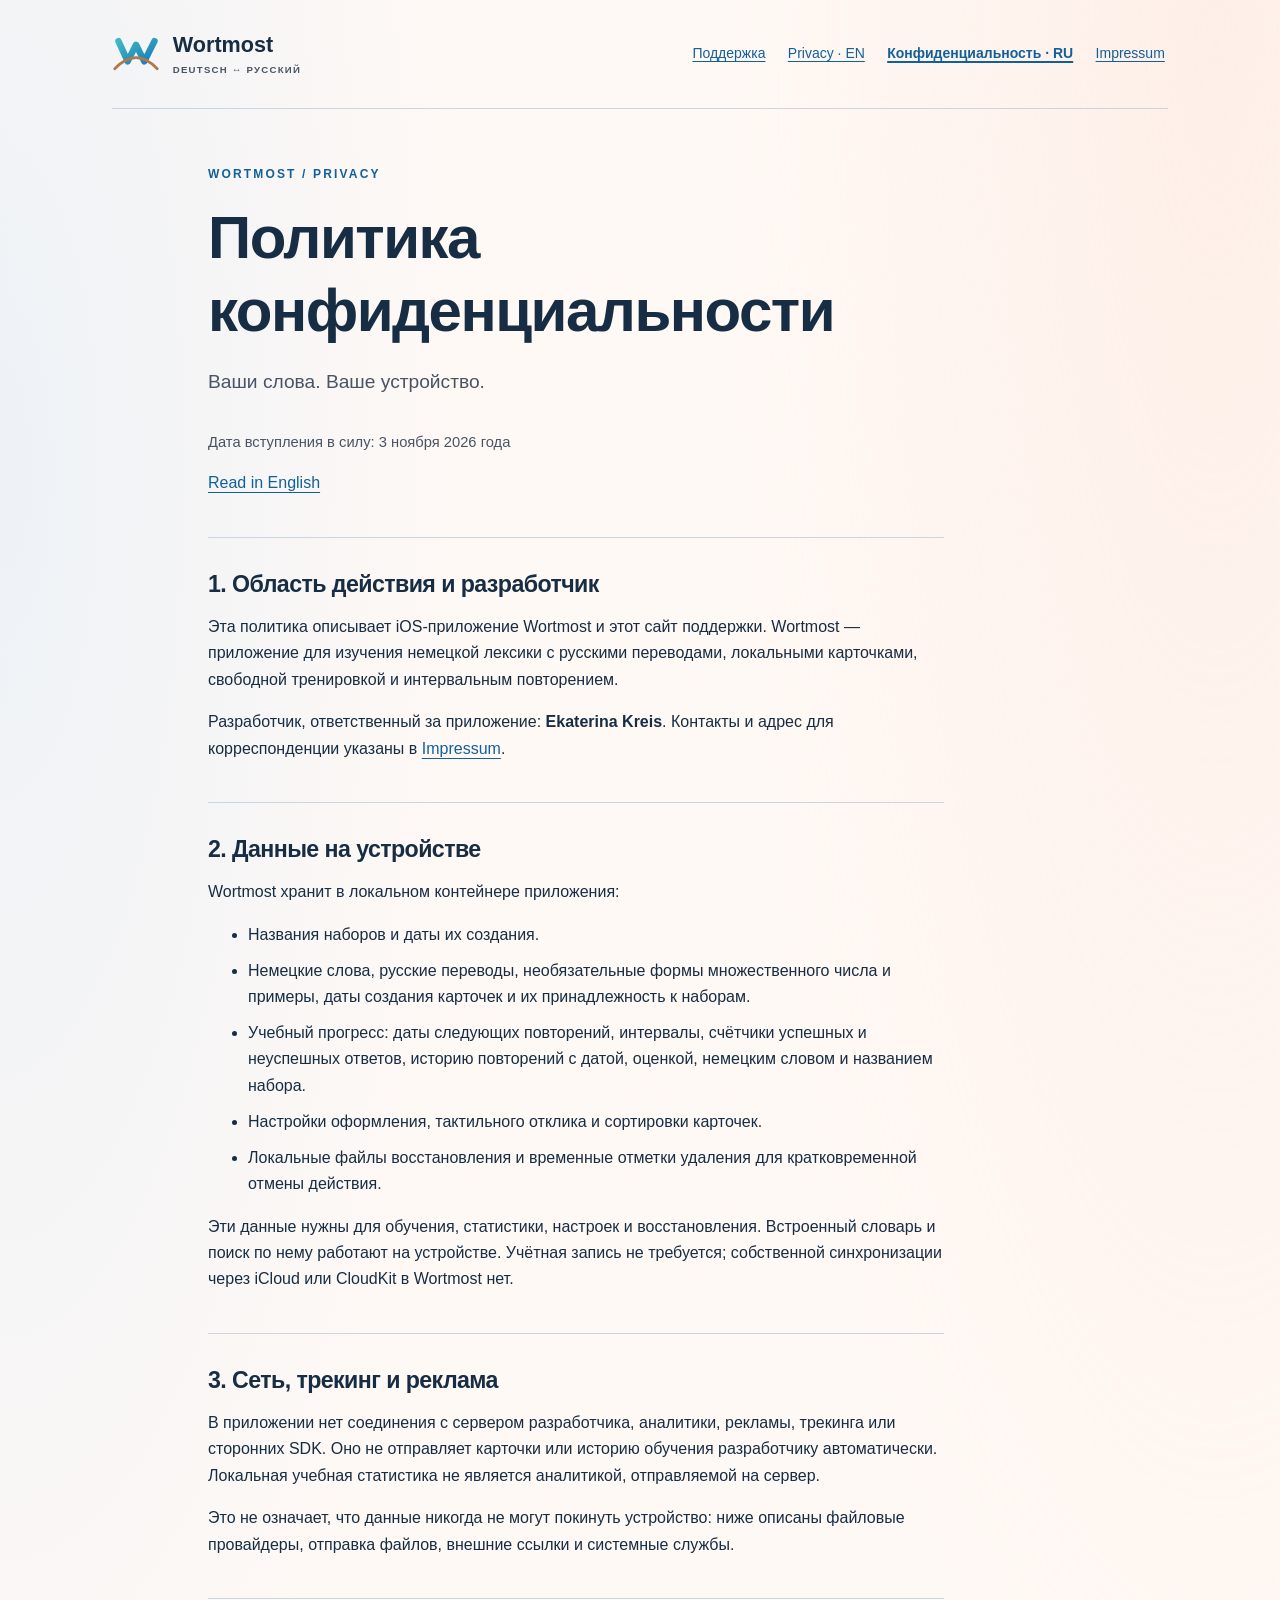
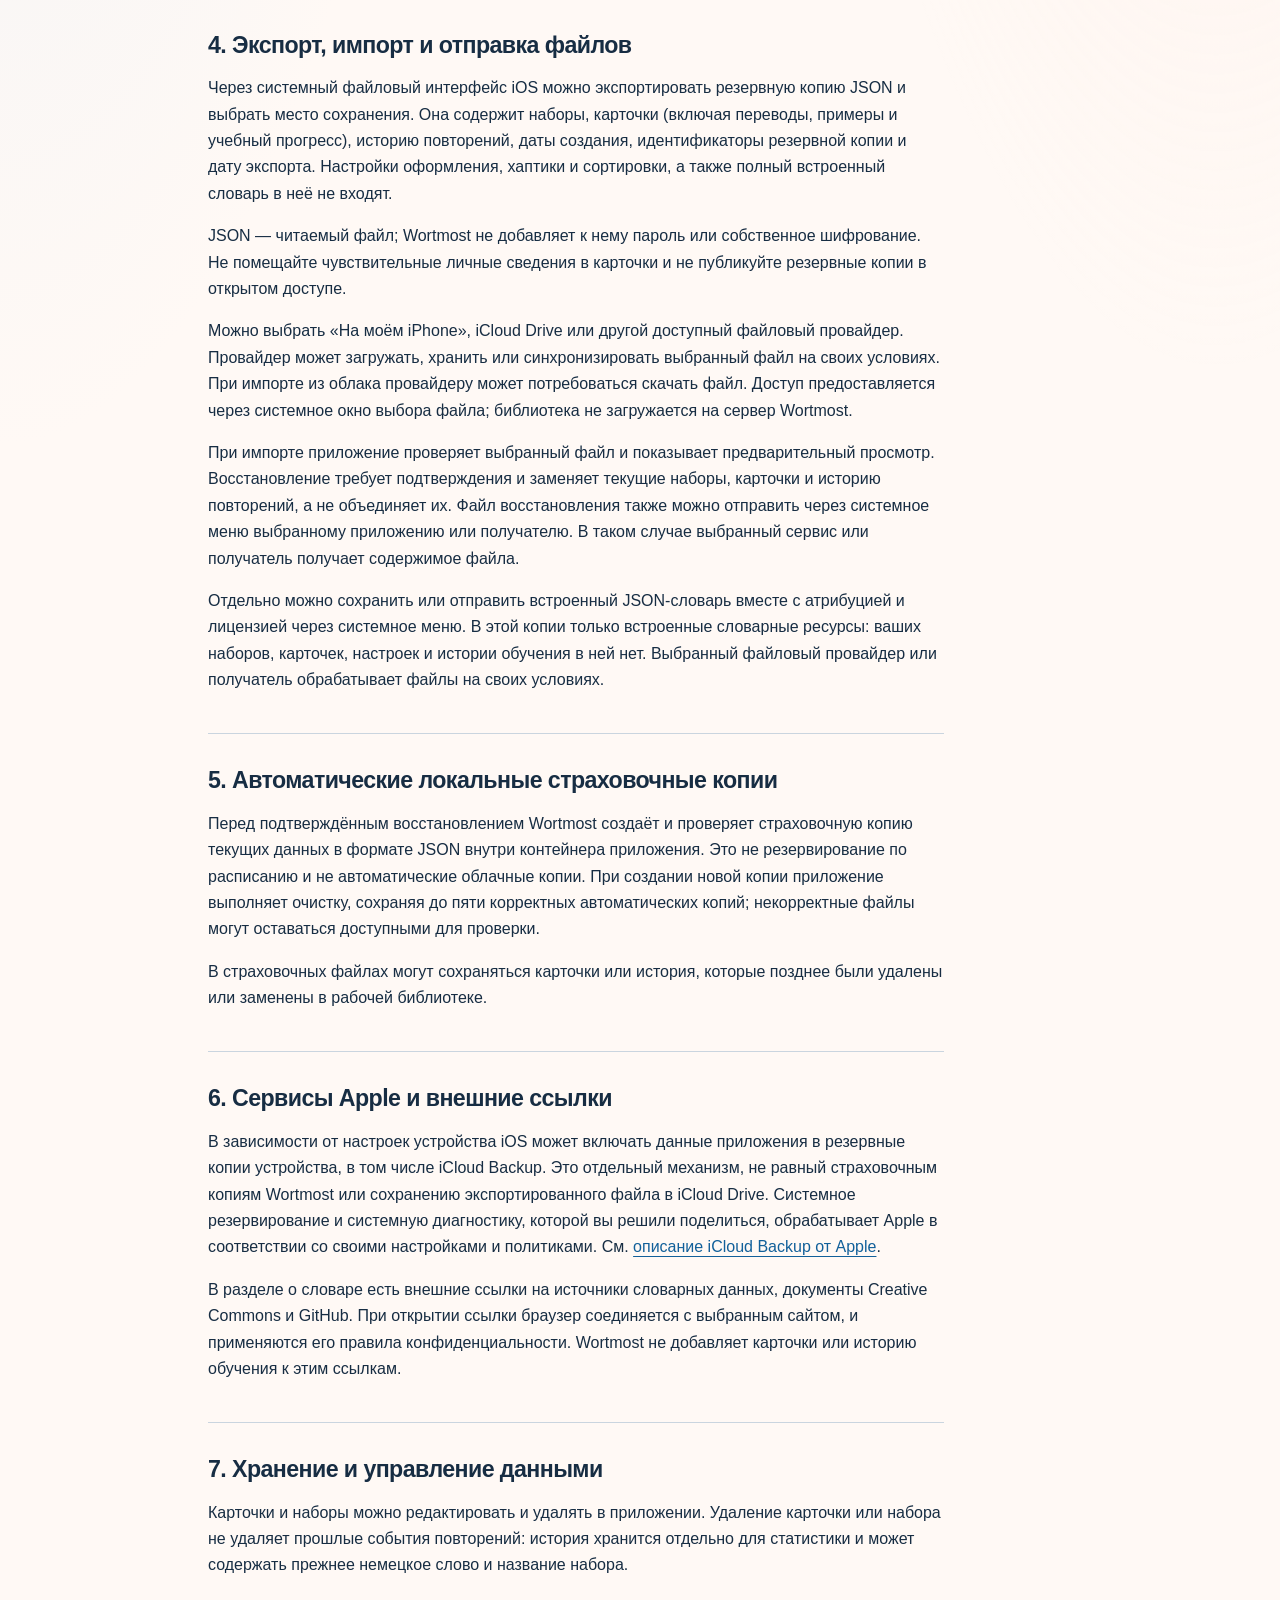
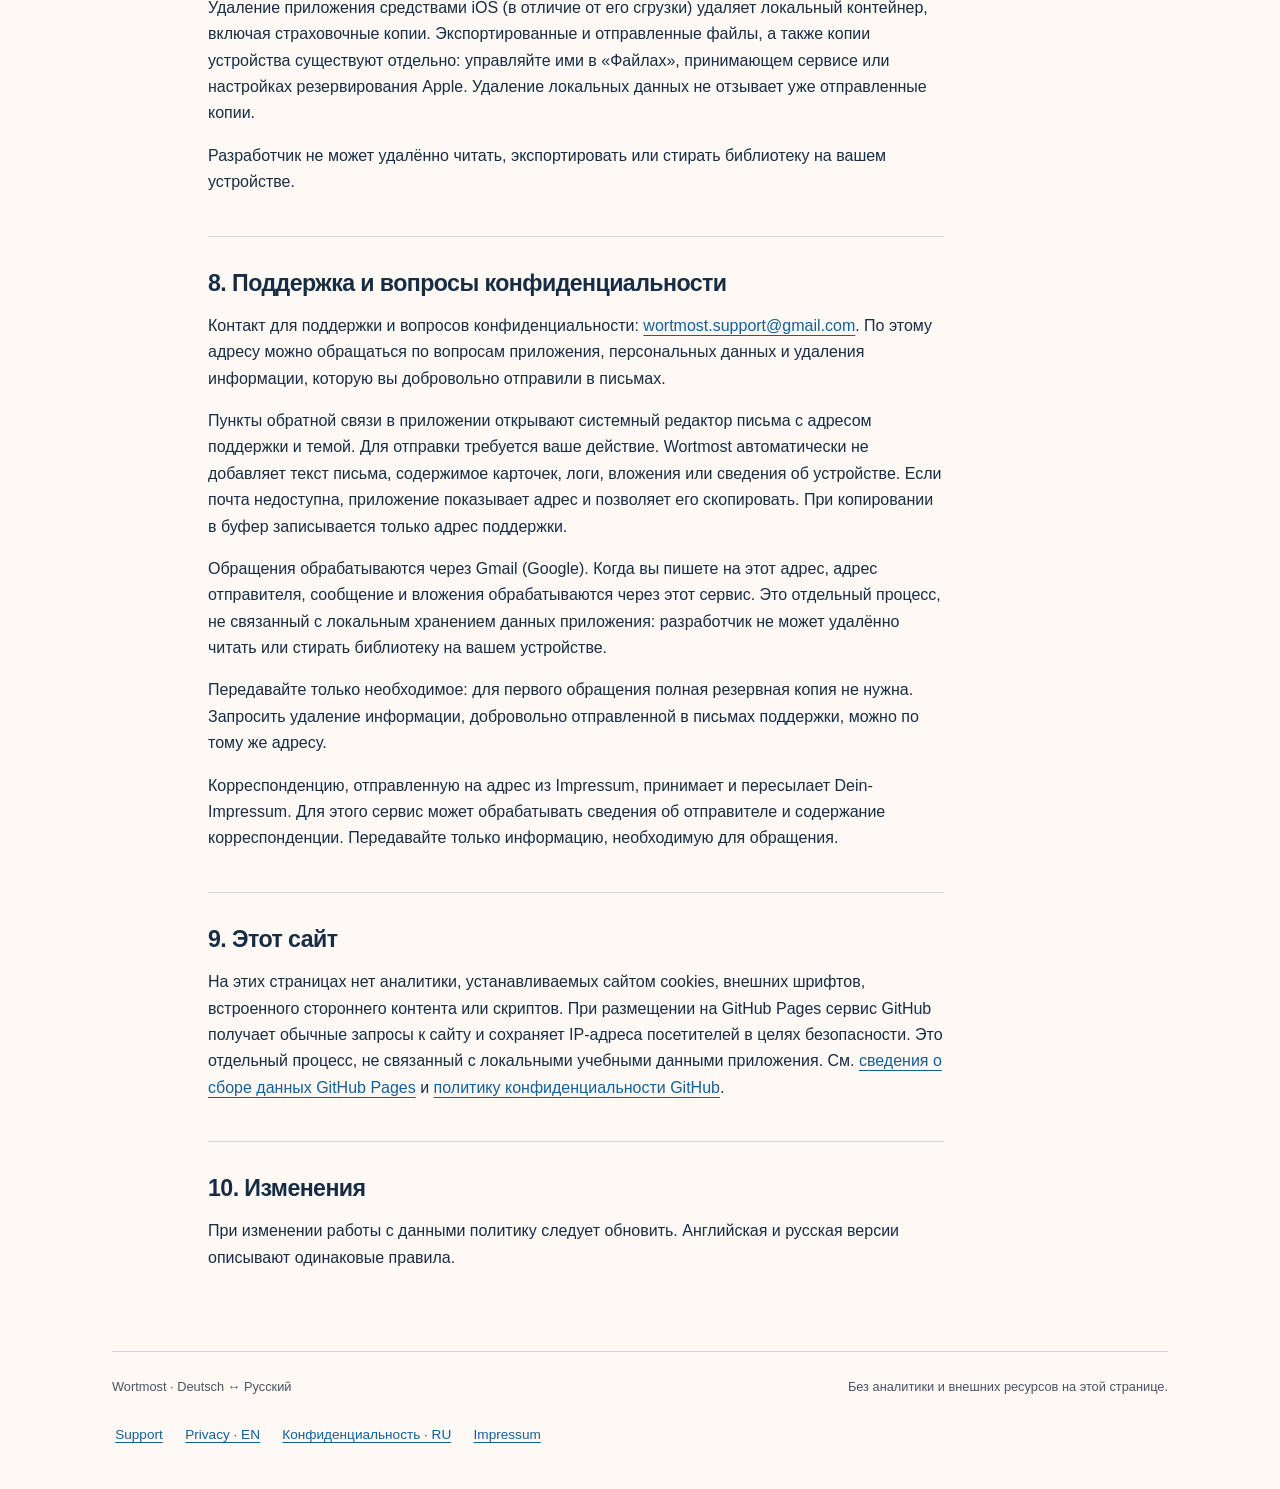
==== privacy-ru.html @ 7a5e417b "Publish Wortmost support, privacy policies and Impressum" ====
<!doctype html>
<html lang="ru"><head><meta charset="utf-8"><meta name="viewport" content="width=device-width, initial-scale=1"><meta name="color-scheme" content="light dark"><meta name="description" content="Как Wortmost хранит учебные данные, работает с резервными копиями и отправкой файлов."><title>Политика конфиденциальности — Wortmost</title><link rel="stylesheet" href="styles.css"></head>
<body class="policy-page"><a class="skip" href="#main">К содержимому</a><header class="site-header"><a class="brand" href="index.html" aria-label="Wortmost — поддержка"><svg class="mark" viewBox="0 0 52 42" aria-hidden="true" focusable="false"><defs><linearGradient id="w" x2="1" y2="1"><stop stop-color="#40b8c2"/><stop offset="1" stop-color="#197bb8"/></linearGradient></defs><path d="M7 7 17 29 26 11 35 29 46 7" fill="none" stroke="url(#w)" stroke-width="7" stroke-linecap="round" stroke-linejoin="round"/><path d="M3 37 Q26 13 49 37" fill="none" stroke="#ad784e" stroke-width="3" stroke-linecap="round"/></svg><span>Wortmost<small>DEUTSCH ↔ РУССКИЙ</small></span></a><nav aria-label="Навигация"><a href="index.html">Поддержка</a><a href="privacy.html">Privacy · EN</a><a href="privacy-ru.html" aria-current="page">Конфиденциальность · RU</a><a href="impressum.html" lang="de">Impressum</a></nav></header>
<main id="main"><div class="eyebrow">WORTMOST / PRIVACY</div><h1>Политика конфиденциальности</h1><p class="lead">Ваши слова. Ваше устройство.</p><p class="meta">Дата вступления в силу: <time datetime="2026-11-03">3 ноября 2026 года</time></p><p><a href="privacy.html" lang="en">Read in English</a></p><div class="policy"><section id="scope"><h2>1. Область действия и разработчик</h2><p>Эта политика описывает iOS-приложение Wortmost и этот сайт поддержки. Wortmost — приложение для изучения немецкой лексики с русскими переводами, локальными карточками, свободной тренировкой и интервальным повторением.</p><p>Разработчик, ответственный за приложение: <strong>Ekaterina Kreis</strong>. Контакты и адрес для корреспонденции указаны в <a href="impressum.html" lang="de">Impressum</a>.</p></section><section id="local"><h2>2. Данные на устройстве</h2><p>Wortmost хранит в локальном контейнере приложения:</p><ul><li>Названия наборов и даты их создания.</li><li>Немецкие слова, русские переводы, необязательные формы множественного числа и примеры, даты создания карточек и их принадлежность к наборам.</li><li>Учебный прогресс: даты следующих повторений, интервалы, счётчики успешных и неуспешных ответов, историю повторений с датой, оценкой, немецким словом и названием набора.</li><li>Настройки оформления, тактильного отклика и сортировки карточек.</li><li>Локальные файлы восстановления и временные отметки удаления для кратковременной отмены действия.</li></ul><p>Эти данные нужны для обучения, статистики, настроек и восстановления. Встроенный словарь и поиск по нему работают на устройстве. Учётная запись не требуется; собственной синхронизации через iCloud или CloudKit в Wortmost нет.</p></section><section id="collection"><h2>3. Сеть, трекинг и реклама</h2><p>В приложении нет соединения с сервером разработчика, аналитики, рекламы, трекинга или сторонних SDK. Оно не отправляет карточки или историю обучения разработчику автоматически. Локальная учебная статистика не является аналитикой, отправляемой на сервер.</p><p>Это не означает, что данные никогда не могут покинуть устройство: ниже описаны файловые провайдеры, отправка файлов, внешние ссылки и системные службы.</p></section><section id="files"><h2>4. Экспорт, импорт и отправка файлов</h2><p>Через системный файловый интерфейс iOS можно экспортировать резервную копию JSON и выбрать место сохранения. Она содержит наборы, карточки (включая переводы, примеры и учебный прогресс), историю повторений, даты создания, идентификаторы резервной копии и дату экспорта. Настройки оформления, хаптики и сортировки, а также полный встроенный словарь в неё не входят.</p><p>JSON — читаемый файл; Wortmost не добавляет к нему пароль или собственное шифрование. Не помещайте чувствительные личные сведения в карточки и не публикуйте резервные копии в открытом доступе.</p><p>Можно выбрать «На моём iPhone», iCloud Drive или другой доступный файловый провайдер. Провайдер может загружать, хранить или синхронизировать выбранный файл на своих условиях. При импорте из облака провайдеру может потребоваться скачать файл. Доступ предоставляется через системное окно выбора файла; библиотека не загружается на сервер Wortmost.</p><p>При импорте приложение проверяет выбранный файл и показывает предварительный просмотр. Восстановление требует подтверждения и заменяет текущие наборы, карточки и историю повторений, а не объединяет их. Файл восстановления также можно отправить через системное меню выбранному приложению или получателю. В таком случае выбранный сервис или получатель получает содержимое файла.</p><p>Отдельно можно сохранить или отправить встроенный JSON-словарь вместе с атрибуцией и лицензией через системное меню. В этой копии только встроенные словарные ресурсы: ваших наборов, карточек, настроек и истории обучения в ней нет. Выбранный файловый провайдер или получатель обрабатывает файлы на своих условиях.</p></section><section id="recovery"><h2>5. Автоматические локальные страховочные копии</h2><p>Перед подтверждённым восстановлением Wortmost создаёт и проверяет страховочную копию текущих данных в формате JSON внутри контейнера приложения. Это не резервирование по расписанию и не автоматические облачные копии. При создании новой копии приложение выполняет очистку, сохраняя до пяти корректных автоматических копий; некорректные файлы могут оставаться доступными для проверки.</p><p>В страховочных файлах могут сохраняться карточки или история, которые позднее были удалены или заменены в рабочей библиотеке.</p></section><section id="system"><h2>6. Сервисы Apple и внешние ссылки</h2><p>В зависимости от настроек устройства iOS может включать данные приложения в резервные копии устройства, в том числе iCloud Backup. Это отдельный механизм, не равный страховочным копиям Wortmost или сохранению экспортированного файла в iCloud Drive. Системное резервирование и системную диагностику, которой вы решили поделиться, обрабатывает Apple в соответствии со своими настройками и политиками. См. <a href="https://support.apple.com/en-us/108770" rel="noreferrer">описание iCloud Backup от Apple</a>.</p><p>В разделе о словаре есть внешние ссылки на источники словарных данных, документы Creative Commons и GitHub. При открытии ссылки браузер соединяется с выбранным сайтом, и применяются его правила конфиденциальности. Wortmost не добавляет карточки или историю обучения к этим ссылкам.</p></section><section id="retention"><h2>7. Хранение и управление данными</h2><p>Карточки и наборы можно редактировать и удалять в приложении. Удаление карточки или набора не удаляет прошлые события повторений: история хранится отдельно для статистики и может содержать прежнее немецкое слово и название набора.</p><p>Удаление приложения средствами iOS (в отличие от его сгрузки) удаляет локальный контейнер, включая страховочные копии. Экспортированные и отправленные файлы, а также копии устройства существуют отдельно: управляйте ими в «Файлах», принимающем сервисе или настройках резервирования Apple. Удаление локальных данных не отзывает уже отправленные копии.</p><p>Разработчик не может удалённо читать, экспортировать или стирать библиотеку на вашем устройстве.</p></section><section id="support"><h2>8. Поддержка и вопросы конфиденциальности</h2><p>Контакт для поддержки и вопросов конфиденциальности: <a href="mailto:wortmost.support@gmail.com">wortmost.support@gmail.com</a>. По этому адресу можно обращаться по вопросам приложения, персональных данных и удаления информации, которую вы добровольно отправили в письмах.</p><p>Пункты обратной связи в приложении открывают системный редактор письма с адресом поддержки и темой. Для отправки требуется ваше действие. Wortmost автоматически не добавляет текст письма, содержимое карточек, логи, вложения или сведения об устройстве. Если почта недоступна, приложение показывает адрес и позволяет его скопировать. При копировании в буфер записывается только адрес поддержки.</p><p>Обращения обрабатываются через Gmail (Google). Когда вы пишете на этот адрес, адрес отправителя, сообщение и вложения обрабатываются через этот сервис. Это отдельный процесс, не связанный с локальным хранением данных приложения: разработчик не может удалённо читать или стирать библиотеку на вашем устройстве.</p><p>Передавайте только необходимое: для первого обращения полная резервная копия не нужна. Запросить удаление информации, добровольно отправленной в письмах поддержки, можно по тому же адресу.</p><p>Корреспонденцию, отправленную на адрес из Impressum, принимает и пересылает Dein-Impressum. Для этого сервис может обрабатывать сведения об отправителе и содержание корреспонденции. Передавайте только информацию, необходимую для обращения.</p></section><section id="website"><h2>9. Этот сайт</h2><p>На этих страницах нет аналитики, устанавливаемых сайтом cookies, внешних шрифтов, встроенного стороннего контента или скриптов. При размещении на GitHub Pages сервис GitHub получает обычные запросы к сайту и сохраняет IP-адреса посетителей в целях безопасности. Это отдельный процесс, не связанный с локальными учебными данными приложения. См. <a href="https://docs.github.com/en/pages/getting-started-with-github-pages/what-is-github-pages#data-collection" rel="noreferrer">сведения о сборе данных GitHub Pages</a> и <a href="https://docs.github.com/en/site-policy/privacy-policies/github-general-privacy-statement" rel="noreferrer">политику конфиденциальности GitHub</a>.</p></section><section id="changes"><h2>10. Изменения</h2><p>При изменении работы с данными политику следует обновить. Английская и русская версии описывают одинаковые правила.</p></section></div></main><footer><span>Wortmost · Deutsch ↔ Русский</span><span>Без аналитики и внешних ресурсов на этой странице.</span><nav aria-label="Footer"><a href="index.html">Support</a><a href="privacy.html">Privacy · EN</a><a href="privacy-ru.html">Конфиденциальность · RU</a><a href="impressum.html" lang="de">Impressum</a></nav></footer></body></html>
---- styles.css ----
:root{color-scheme:light dark;--bg:#fff9f5;--ink:#172d43;--muted:#485464;--link:#12609a;--line:#cad5df;--panel:#fffdfb;--blue:#e5f4ff;--mint:#e2f6f1;--notice:#fff0d7;--notice-ink:#67451a;--focus:#12609a;--shadow:0 12px 38px #172d430b}*{box-sizing:border-box}html{font-family:-apple-system,BlinkMacSystemFont,"Segoe UI",sans-serif;line-height:1.65;-webkit-text-size-adjust:100%;background:var(--bg);color:var(--ink)}body{margin:0;background:radial-gradient(ellipse at 95% 0%,#fbe0d466,transparent 32rem),radial-gradient(ellipse at 0% 10%,#d3e7f966,transparent 30rem);overflow-wrap:anywhere}a{color:var(--link);text-underline-offset:.22em}a:hover{text-decoration-thickness:2px}a:focus-visible{outline:3px solid var(--focus);outline-offset:5px;border-radius:6px}.skip{position:absolute;left:1rem;top:-10rem;z-index:2;padding:1rem;background:var(--panel)}.skip:focus{top:1rem}.site-header,main,footer{width:min(100% - 3rem,66rem);margin-inline:auto}.site-header{display:flex;align-items:center;justify-content:space-between;gap:1.5rem;padding:2rem 0;border-bottom:1px solid var(--line)}.brand{display:flex;align-items:center;gap:.8rem;text-decoration:none;color:var(--ink);font-size:1.35rem;font-weight:750;line-height:1.25}.mark{width:3rem;height:2.5rem;flex:none}.brand small{display:block;font-size:.6rem;letter-spacing:.13em;font-weight:600;color:var(--muted);margin-top:.3rem}nav{display:flex;gap:.3rem 1rem;flex-wrap:wrap}nav a{display:flex;align-items:center;min-height:44px;padding:.4rem .2rem;font-size:.875rem}nav a[aria-current]{font-weight:700;text-decoration-thickness:2px}main{padding:3.5rem 0 4rem;max-width:54rem}.eyebrow{font-size:.75rem;letter-spacing:.18em;font-weight:750;color:var(--link);margin-bottom:1rem}h1,h2,dt{line-height:1.22;letter-spacing:-.025em}h1{font-size:clamp(2.15rem,5.6vw,3.75rem);margin:0 0 1.2rem;font-weight:750}h2{font-size:1.45rem;margin:0 0 1rem}.lead{font-size:1.2rem;color:var(--muted);max-width:40rem;margin:0 0 2rem}.meta{font-size:.92rem;color:var(--muted)}p{margin:0 0 1rem}li{margin-bottom:.6rem}section{margin-top:2.5rem}.policy section{padding-top:2rem;border-top:1px solid var(--line)}.policy{max-width:46rem}.draft,.draft-note{background:var(--notice);color:var(--notice-ink);padding:1rem 1.15rem;border:1px solid currentColor;border-radius:14px;font-size:.9rem}.draft{margin-bottom:1.5rem}.placeholder{color:var(--notice-ink);background:var(--notice);padding:.1em .25em;box-decoration-break:clone;-webkit-box-decoration-break:clone}.cards{display:grid;grid-template-columns:repeat(2,minmax(0,1fr));gap:1.2rem;margin:2.5rem 0 3rem}.card{border:1px solid var(--line);border-radius:24px;padding:1.7rem;text-decoration:none;color:var(--ink);box-shadow:var(--shadow);display:flex;flex-direction:column}.blue{background:linear-gradient(145deg,var(--panel),var(--blue))}.mint{background:linear-gradient(145deg,var(--panel),var(--mint))}.card .tag{font-size:.7rem;letter-spacing:.14em;color:var(--muted);font-weight:700;margin-bottom:1.4rem}.card h2{font-size:1.55rem}.card p{color:var(--muted);flex:1}.card>span:last-child{font-weight:650;color:var(--link);margin-top:.5rem}.card:hover{border-color:var(--link)}dt{font-weight:700;margin:1.6rem 0 .6rem}dd{margin:0;color:var(--muted)}footer{border-top:1px solid var(--line);padding:1.5rem 0 2rem;display:flex;justify-content:space-between;gap:1rem;flex-wrap:wrap;color:var(--muted);font-size:.8rem}@media(max-width:700px){.site-header{align-items:flex-start;flex-direction:column;padding-top:1.2rem;gap:.8rem}nav{gap:.2rem .9rem}.site-header,main,footer{width:calc(100% - 2rem)}main{padding-top:2.2rem}.cards{grid-template-columns:1fr}.card{padding:1.4rem}h2{font-size:1.3rem}.lead{font-size:1.1rem}footer{flex-direction:column}}@media(prefers-color-scheme:dark){:root{--bg:#101f30;--ink:#f4f7fb;--muted:#c5d4e7;--link:#9bd9ff;--line:#52647b;--panel:#192c40;--blue:#233f5a;--mint:#214f4b;--notice:#493b2c;--notice-ink:#ffe1b0;--focus:#9bd9ff;--shadow:0 12px 38px #00000018}body{background:radial-gradient(ellipse at 95% 0%,#493b3f55,transparent 32rem),radial-gradient(ellipse at 0% 10%,#233f5a66,transparent 30rem)}}@media print{html{color-scheme:light}body{background:none}.site-header nav,.skip,footer{display:none}main{width:100%;max-width:none}.policy{max-width:none}section{break-inside:avoid}a{color:inherit}.draft,.placeholder,.draft-note{border:1px solid #777;background:none;color:inherit}}


@media(max-width:700px){.policy-page h1{font-size:clamp(1.75rem,7vw,2.15rem)}}

.imprint-panel{background:linear-gradient(145deg,var(--panel),var(--blue));border:1px solid var(--line);border-radius:24px;padding:clamp(1.25rem,4vw,2rem);box-shadow:var(--shadow)}address{font-style:normal;margin-bottom:2rem}footer nav{flex-basis:100%;gap:.25rem 1rem}footer nav a{font-size:.85rem}
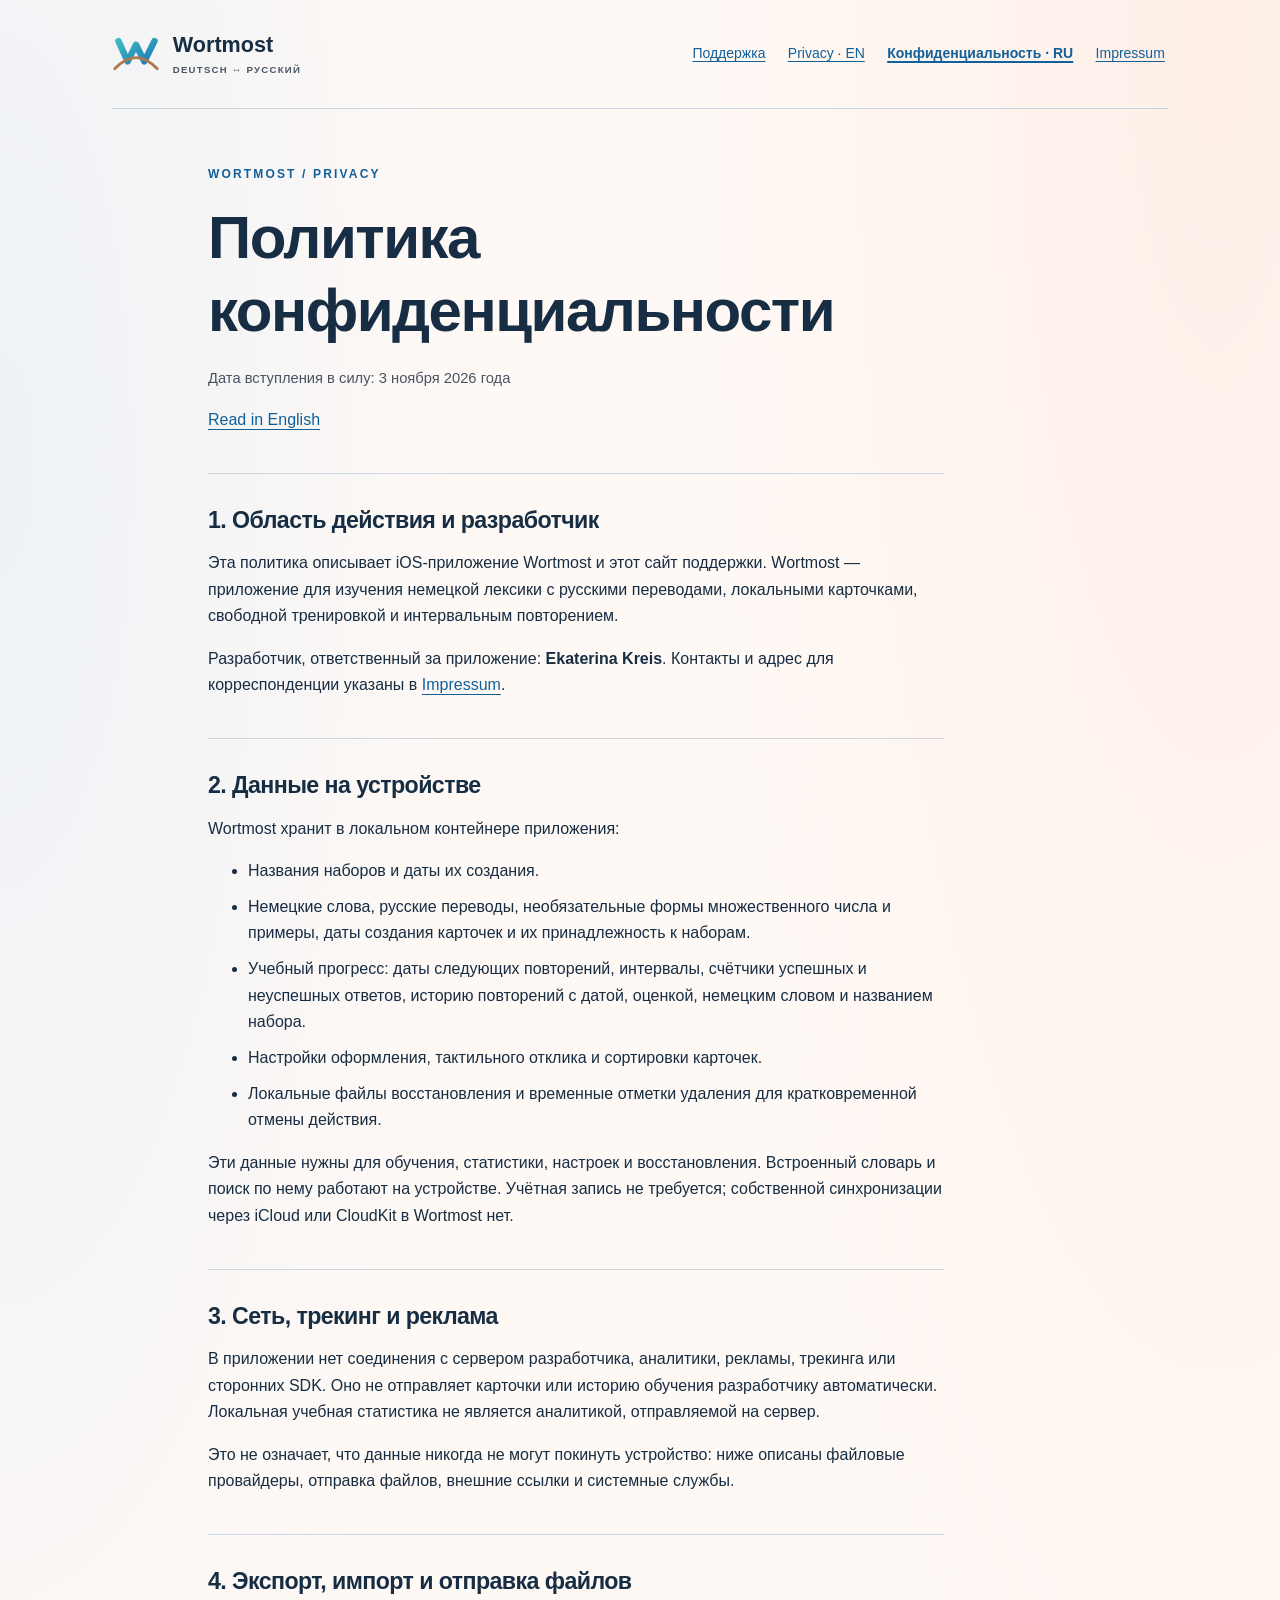
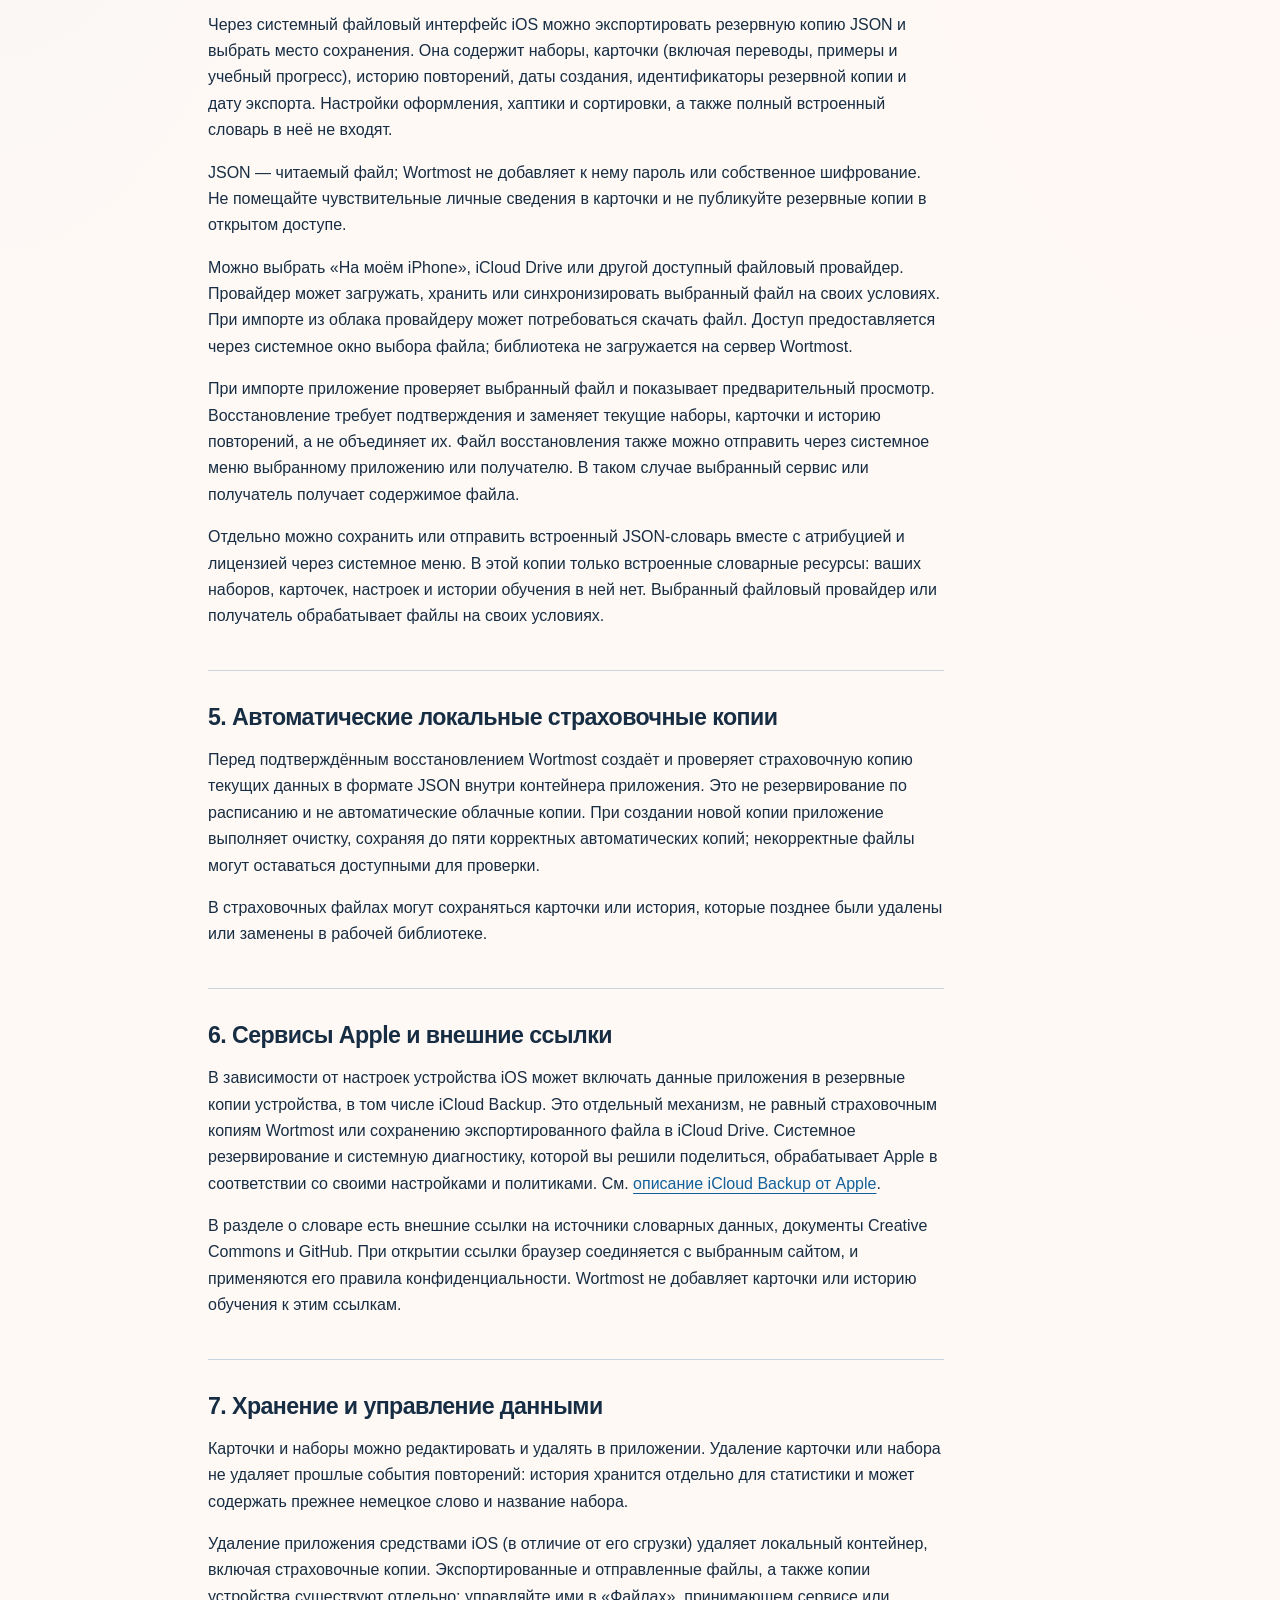
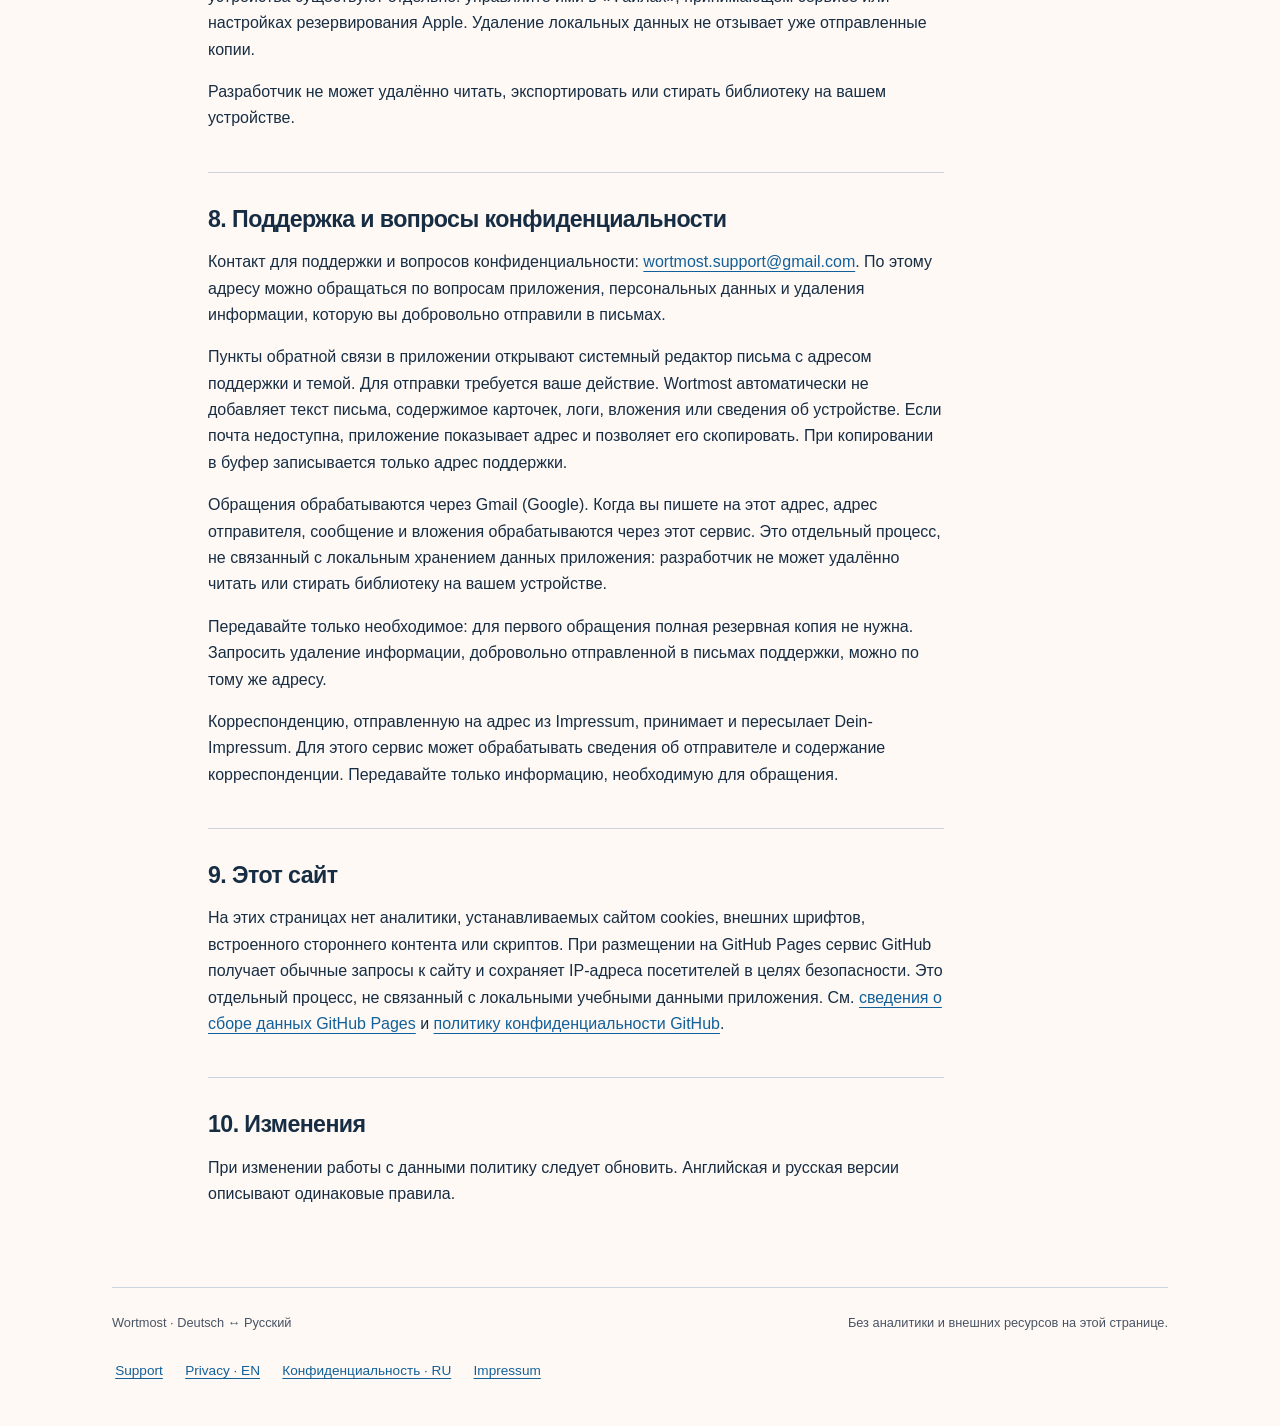
==== commit 63769dc8: "Remove promotional tagline from Russian privacy page" ====
--- a/privacy-ru.html
+++ b/privacy-ru.html
@@ -1,4 +1,4 @@
 <!doctype html>
 <html lang="ru"><head><meta charset="utf-8"><meta name="viewport" content="width=device-width, initial-scale=1"><meta name="color-scheme" content="light dark"><meta name="description" content="Как Wortmost хранит учебные данные, работает с резервными копиями и отправкой файлов."><title>Политика конфиденциальности — Wortmost</title><link rel="stylesheet" href="styles.css"></head>
 <body class="policy-page"><a class="skip" href="#main">К содержимому</a><header class="site-header"><a class="brand" href="index.html" aria-label="Wortmost — поддержка"><svg class="mark" viewBox="0 0 52 42" aria-hidden="true" focusable="false"><defs><linearGradient id="w" x2="1" y2="1"><stop stop-color="#40b8c2"/><stop offset="1" stop-color="#197bb8"/></linearGradient></defs><path d="M7 7 17 29 26 11 35 29 46 7" fill="none" stroke="url(#w)" stroke-width="7" stroke-linecap="round" stroke-linejoin="round"/><path d="M3 37 Q26 13 49 37" fill="none" stroke="#ad784e" stroke-width="3" stroke-linecap="round"/></svg><span>Wortmost<small>DEUTSCH ↔ РУССКИЙ</small></span></a><nav aria-label="Навигация"><a href="index.html">Поддержка</a><a href="privacy.html">Privacy · EN</a><a href="privacy-ru.html" aria-current="page">Конфиденциальность · RU</a><a href="impressum.html" lang="de">Impressum</a></nav></header>
-<main id="main"><div class="eyebrow">WORTMOST / PRIVACY</div><h1>Политика конфиденциальности</h1><p class="lead">Ваши слова. Ваше устройство.</p><p class="meta">Дата вступления в силу: <time datetime="2026-11-03">3 ноября 2026 года</time></p><p><a href="privacy.html" lang="en">Read in English</a></p><div class="policy"><section id="scope"><h2>1. Область действия и разработчик</h2><p>Эта политика описывает iOS-приложение Wortmost и этот сайт поддержки. Wortmost — приложение для изучения немецкой лексики с русскими переводами, локальными карточками, свободной тренировкой и интервальным повторением.</p><p>Разработчик, ответственный за приложение: <strong>Ekaterina Kreis</strong>. Контакты и адрес для корреспонденции указаны в <a href="impressum.html" lang="de">Impressum</a>.</p></section><section id="local"><h2>2. Данные на устройстве</h2><p>Wortmost хранит в локальном контейнере приложения:</p><ul><li>Названия наборов и даты их создания.</li><li>Немецкие слова, русские переводы, необязательные формы множественного числа и примеры, даты создания карточек и их принадлежность к наборам.</li><li>Учебный прогресс: даты следующих повторений, интервалы, счётчики успешных и неуспешных ответов, историю повторений с датой, оценкой, немецким словом и названием набора.</li><li>Настройки оформления, тактильного отклика и сортировки карточек.</li><li>Локальные файлы восстановления и временные отметки удаления для кратковременной отмены действия.</li></ul><p>Эти данные нужны для обучения, статистики, настроек и восстановления. Встроенный словарь и поиск по нему работают на устройстве. Учётная запись не требуется; собственной синхронизации через iCloud или CloudKit в Wortmost нет.</p></section><section id="collection"><h2>3. Сеть, трекинг и реклама</h2><p>В приложении нет соединения с сервером разработчика, аналитики, рекламы, трекинга или сторонних SDK. Оно не отправляет карточки или историю обучения разработчику автоматически. Локальная учебная статистика не является аналитикой, отправляемой на сервер.</p><p>Это не означает, что данные никогда не могут покинуть устройство: ниже описаны файловые провайдеры, отправка файлов, внешние ссылки и системные службы.</p></section><section id="files"><h2>4. Экспорт, импорт и отправка файлов</h2><p>Через системный файловый интерфейс iOS можно экспортировать резервную копию JSON и выбрать место сохранения. Она содержит наборы, карточки (включая переводы, примеры и учебный прогресс), историю повторений, даты создания, идентификаторы резервной копии и дату экспорта. Настройки оформления, хаптики и сортировки, а также полный встроенный словарь в неё не входят.</p><p>JSON — читаемый файл; Wortmost не добавляет к нему пароль или собственное шифрование. Не помещайте чувствительные личные сведения в карточки и не публикуйте резервные копии в открытом доступе.</p><p>Можно выбрать «На моём iPhone», iCloud Drive или другой доступный файловый провайдер. Провайдер может загружать, хранить или синхронизировать выбранный файл на своих условиях. При импорте из облака провайдеру может потребоваться скачать файл. Доступ предоставляется через системное окно выбора файла; библиотека не загружается на сервер Wortmost.</p><p>При импорте приложение проверяет выбранный файл и показывает предварительный просмотр. Восстановление требует подтверждения и заменяет текущие наборы, карточки и историю повторений, а не объединяет их. Файл восстановления также можно отправить через системное меню выбранному приложению или получателю. В таком случае выбранный сервис или получатель получает содержимое файла.</p><p>Отдельно можно сохранить или отправить встроенный JSON-словарь вместе с атрибуцией и лицензией через системное меню. В этой копии только встроенные словарные ресурсы: ваших наборов, карточек, настроек и истории обучения в ней нет. Выбранный файловый провайдер или получатель обрабатывает файлы на своих условиях.</p></section><section id="recovery"><h2>5. Автоматические локальные страховочные копии</h2><p>Перед подтверждённым восстановлением Wortmost создаёт и проверяет страховочную копию текущих данных в формате JSON внутри контейнера приложения. Это не резервирование по расписанию и не автоматические облачные копии. При создании новой копии приложение выполняет очистку, сохраняя до пяти корректных автоматических копий; некорректные файлы могут оставаться доступными для проверки.</p><p>В страховочных файлах могут сохраняться карточки или история, которые позднее были удалены или заменены в рабочей библиотеке.</p></section><section id="system"><h2>6. Сервисы Apple и внешние ссылки</h2><p>В зависимости от настроек устройства iOS может включать данные приложения в резервные копии устройства, в том числе iCloud Backup. Это отдельный механизм, не равный страховочным копиям Wortmost или сохранению экспортированного файла в iCloud Drive. Системное резервирование и системную диагностику, которой вы решили поделиться, обрабатывает Apple в соответствии со своими настройками и политиками. См. <a href="https://support.apple.com/en-us/108770" rel="noreferrer">описание iCloud Backup от Apple</a>.</p><p>В разделе о словаре есть внешние ссылки на источники словарных данных, документы Creative Commons и GitHub. При открытии ссылки браузер соединяется с выбранным сайтом, и применяются его правила конфиденциальности. Wortmost не добавляет карточки или историю обучения к этим ссылкам.</p></section><section id="retention"><h2>7. Хранение и управление данными</h2><p>Карточки и наборы можно редактировать и удалять в приложении. Удаление карточки или набора не удаляет прошлые события повторений: история хранится отдельно для статистики и может содержать прежнее немецкое слово и название набора.</p><p>Удаление приложения средствами iOS (в отличие от его сгрузки) удаляет локальный контейнер, включая страховочные копии. Экспортированные и отправленные файлы, а также копии устройства существуют отдельно: управляйте ими в «Файлах», принимающем сервисе или настройках резервирования Apple. Удаление локальных данных не отзывает уже отправленные копии.</p><p>Разработчик не может удалённо читать, экспортировать или стирать библиотеку на вашем устройстве.</p></section><section id="support"><h2>8. Поддержка и вопросы конфиденциальности</h2><p>Контакт для поддержки и вопросов конфиденциальности: <a href="mailto:wortmost.support@gmail.com">wortmost.support@gmail.com</a>. По этому адресу можно обращаться по вопросам приложения, персональных данных и удаления информации, которую вы добровольно отправили в письмах.</p><p>Пункты обратной связи в приложении открывают системный редактор письма с адресом поддержки и темой. Для отправки требуется ваше действие. Wortmost автоматически не добавляет текст письма, содержимое карточек, логи, вложения или сведения об устройстве. Если почта недоступна, приложение показывает адрес и позволяет его скопировать. При копировании в буфер записывается только адрес поддержки.</p><p>Обращения обрабатываются через Gmail (Google). Когда вы пишете на этот адрес, адрес отправителя, сообщение и вложения обрабатываются через этот сервис. Это отдельный процесс, не связанный с локальным хранением данных приложения: разработчик не может удалённо читать или стирать библиотеку на вашем устройстве.</p><p>Передавайте только необходимое: для первого обращения полная резервная копия не нужна. Запросить удаление информации, добровольно отправленной в письмах поддержки, можно по тому же адресу.</p><p>Корреспонденцию, отправленную на адрес из Impressum, принимает и пересылает Dein-Impressum. Для этого сервис может обрабатывать сведения об отправителе и содержание корреспонденции. Передавайте только информацию, необходимую для обращения.</p></section><section id="website"><h2>9. Этот сайт</h2><p>На этих страницах нет аналитики, устанавливаемых сайтом cookies, внешних шрифтов, встроенного стороннего контента или скриптов. При размещении на GitHub Pages сервис GitHub получает обычные запросы к сайту и сохраняет IP-адреса посетителей в целях безопасности. Это отдельный процесс, не связанный с локальными учебными данными приложения. См. <a href="https://docs.github.com/en/pages/getting-started-with-github-pages/what-is-github-pages#data-collection" rel="noreferrer">сведения о сборе данных GitHub Pages</a> и <a href="https://docs.github.com/en/site-policy/privacy-policies/github-general-privacy-statement" rel="noreferrer">политику конфиденциальности GitHub</a>.</p></section><section id="changes"><h2>10. Изменения</h2><p>При изменении работы с данными политику следует обновить. Английская и русская версии описывают одинаковые правила.</p></section></div></main><footer><span>Wortmost · Deutsch ↔ Русский</span><span>Без аналитики и внешних ресурсов на этой странице.</span><nav aria-label="Footer"><a href="index.html">Support</a><a href="privacy.html">Privacy · EN</a><a href="privacy-ru.html">Конфиденциальность · RU</a><a href="impressum.html" lang="de">Impressum</a></nav></footer></body></html>+<main id="main"><div class="eyebrow">WORTMOST / PRIVACY</div><h1>Политика конфиденциальности</h1><p class="meta">Дата вступления в силу: <time datetime="2026-11-03">3 ноября 2026 года</time></p><p><a href="privacy.html" lang="en">Read in English</a></p><div class="policy"><section id="scope"><h2>1. Область действия и разработчик</h2><p>Эта политика описывает iOS-приложение Wortmost и этот сайт поддержки. Wortmost — приложение для изучения немецкой лексики с русскими переводами, локальными карточками, свободной тренировкой и интервальным повторением.</p><p>Разработчик, ответственный за приложение: <strong>Ekaterina Kreis</strong>. Контакты и адрес для корреспонденции указаны в <a href="impressum.html" lang="de">Impressum</a>.</p></section><section id="local"><h2>2. Данные на устройстве</h2><p>Wortmost хранит в локальном контейнере приложения:</p><ul><li>Названия наборов и даты их создания.</li><li>Немецкие слова, русские переводы, необязательные формы множественного числа и примеры, даты создания карточек и их принадлежность к наборам.</li><li>Учебный прогресс: даты следующих повторений, интервалы, счётчики успешных и неуспешных ответов, историю повторений с датой, оценкой, немецким словом и названием набора.</li><li>Настройки оформления, тактильного отклика и сортировки карточек.</li><li>Локальные файлы восстановления и временные отметки удаления для кратковременной отмены действия.</li></ul><p>Эти данные нужны для обучения, статистики, настроек и восстановления. Встроенный словарь и поиск по нему работают на устройстве. Учётная запись не требуется; собственной синхронизации через iCloud или CloudKit в Wortmost нет.</p></section><section id="collection"><h2>3. Сеть, трекинг и реклама</h2><p>В приложении нет соединения с сервером разработчика, аналитики, рекламы, трекинга или сторонних SDK. Оно не отправляет карточки или историю обучения разработчику автоматически. Локальная учебная статистика не является аналитикой, отправляемой на сервер.</p><p>Это не означает, что данные никогда не могут покинуть устройство: ниже описаны файловые провайдеры, отправка файлов, внешние ссылки и системные службы.</p></section><section id="files"><h2>4. Экспорт, импорт и отправка файлов</h2><p>Через системный файловый интерфейс iOS можно экспортировать резервную копию JSON и выбрать место сохранения. Она содержит наборы, карточки (включая переводы, примеры и учебный прогресс), историю повторений, даты создания, идентификаторы резервной копии и дату экспорта. Настройки оформления, хаптики и сортировки, а также полный встроенный словарь в неё не входят.</p><p>JSON — читаемый файл; Wortmost не добавляет к нему пароль или собственное шифрование. Не помещайте чувствительные личные сведения в карточки и не публикуйте резервные копии в открытом доступе.</p><p>Можно выбрать «На моём iPhone», iCloud Drive или другой доступный файловый провайдер. Провайдер может загружать, хранить или синхронизировать выбранный файл на своих условиях. При импорте из облака провайдеру может потребоваться скачать файл. Доступ предоставляется через системное окно выбора файла; библиотека не загружается на сервер Wortmost.</p><p>При импорте приложение проверяет выбранный файл и показывает предварительный просмотр. Восстановление требует подтверждения и заменяет текущие наборы, карточки и историю повторений, а не объединяет их. Файл восстановления также можно отправить через системное меню выбранному приложению или получателю. В таком случае выбранный сервис или получатель получает содержимое файла.</p><p>Отдельно можно сохранить или отправить встроенный JSON-словарь вместе с атрибуцией и лицензией через системное меню. В этой копии только встроенные словарные ресурсы: ваших наборов, карточек, настроек и истории обучения в ней нет. Выбранный файловый провайдер или получатель обрабатывает файлы на своих условиях.</p></section><section id="recovery"><h2>5. Автоматические локальные страховочные копии</h2><p>Перед подтверждённым восстановлением Wortmost создаёт и проверяет страховочную копию текущих данных в формате JSON внутри контейнера приложения. Это не резервирование по расписанию и не автоматические облачные копии. При создании новой копии приложение выполняет очистку, сохраняя до пяти корректных автоматических копий; некорректные файлы могут оставаться доступными для проверки.</p><p>В страховочных файлах могут сохраняться карточки или история, которые позднее были удалены или заменены в рабочей библиотеке.</p></section><section id="system"><h2>6. Сервисы Apple и внешние ссылки</h2><p>В зависимости от настроек устройства iOS может включать данные приложения в резервные копии устройства, в том числе iCloud Backup. Это отдельный механизм, не равный страховочным копиям Wortmost или сохранению экспортированного файла в iCloud Drive. Системное резервирование и системную диагностику, которой вы решили поделиться, обрабатывает Apple в соответствии со своими настройками и политиками. См. <a href="https://support.apple.com/en-us/108770" rel="noreferrer">описание iCloud Backup от Apple</a>.</p><p>В разделе о словаре есть внешние ссылки на источники словарных данных, документы Creative Commons и GitHub. При открытии ссылки браузер соединяется с выбранным сайтом, и применяются его правила конфиденциальности. Wortmost не добавляет карточки или историю обучения к этим ссылкам.</p></section><section id="retention"><h2>7. Хранение и управление данными</h2><p>Карточки и наборы можно редактировать и удалять в приложении. Удаление карточки или набора не удаляет прошлые события повторений: история хранится отдельно для статистики и может содержать прежнее немецкое слово и название набора.</p><p>Удаление приложения средствами iOS (в отличие от его сгрузки) удаляет локальный контейнер, включая страховочные копии. Экспортированные и отправленные файлы, а также копии устройства существуют отдельно: управляйте ими в «Файлах», принимающем сервисе или настройках резервирования Apple. Удаление локальных данных не отзывает уже отправленные копии.</p><p>Разработчик не может удалённо читать, экспортировать или стирать библиотеку на вашем устройстве.</p></section><section id="support"><h2>8. Поддержка и вопросы конфиденциальности</h2><p>Контакт для поддержки и вопросов конфиденциальности: <a href="mailto:wortmost.support@gmail.com">wortmost.support@gmail.com</a>. По этому адресу можно обращаться по вопросам приложения, персональных данных и удаления информации, которую вы добровольно отправили в письмах.</p><p>Пункты обратной связи в приложении открывают системный редактор письма с адресом поддержки и темой. Для отправки требуется ваше действие. Wortmost автоматически не добавляет текст письма, содержимое карточек, логи, вложения или сведения об устройстве. Если почта недоступна, приложение показывает адрес и позволяет его скопировать. При копировании в буфер записывается только адрес поддержки.</p><p>Обращения обрабатываются через Gmail (Google). Когда вы пишете на этот адрес, адрес отправителя, сообщение и вложения обрабатываются через этот сервис. Это отдельный процесс, не связанный с локальным хранением данных приложения: разработчик не может удалённо читать или стирать библиотеку на вашем устройстве.</p><p>Передавайте только необходимое: для первого обращения полная резервная копия не нужна. Запросить удаление информации, добровольно отправленной в письмах поддержки, можно по тому же адресу.</p><p>Корреспонденцию, отправленную на адрес из Impressum, принимает и пересылает Dein-Impressum. Для этого сервис может обрабатывать сведения об отправителе и содержание корреспонденции. Передавайте только информацию, необходимую для обращения.</p></section><section id="website"><h2>9. Этот сайт</h2><p>На этих страницах нет аналитики, устанавливаемых сайтом cookies, внешних шрифтов, встроенного стороннего контента или скриптов. При размещении на GitHub Pages сервис GitHub получает обычные запросы к сайту и сохраняет IP-адреса посетителей в целях безопасности. Это отдельный процесс, не связанный с локальными учебными данными приложения. См. <a href="https://docs.github.com/en/pages/getting-started-with-github-pages/what-is-github-pages#data-collection" rel="noreferrer">сведения о сборе данных GitHub Pages</a> и <a href="https://docs.github.com/en/site-policy/privacy-policies/github-general-privacy-statement" rel="noreferrer">политику конфиденциальности GitHub</a>.</p></section><section id="changes"><h2>10. Изменения</h2><p>При изменении работы с данными политику следует обновить. Английская и русская версии описывают одинаковые правила.</p></section></div></main><footer><span>Wortmost · Deutsch ↔ Русский</span><span>Без аналитики и внешних ресурсов на этой странице.</span><nav aria-label="Footer"><a href="index.html">Support</a><a href="privacy.html">Privacy · EN</a><a href="privacy-ru.html">Конфиденциальность · RU</a><a href="impressum.html" lang="de">Impressum</a></nav></footer></body></html>
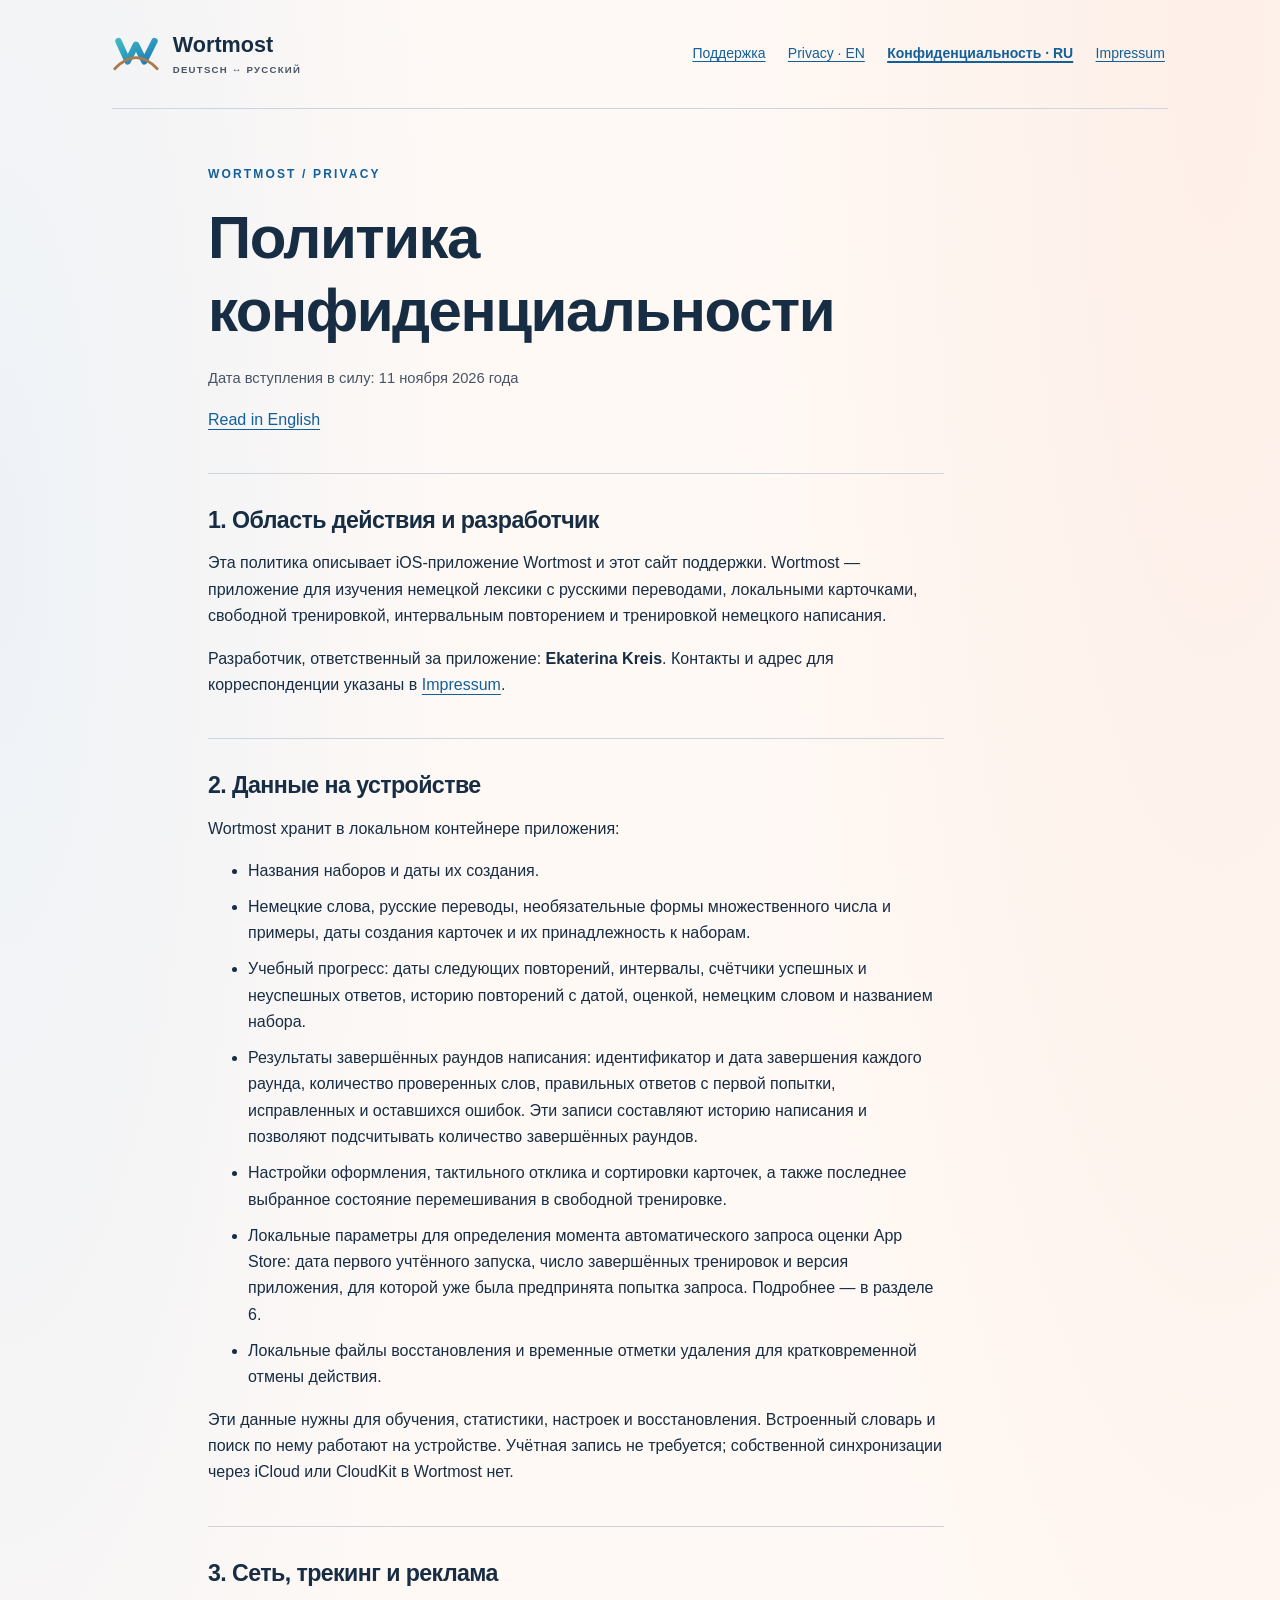
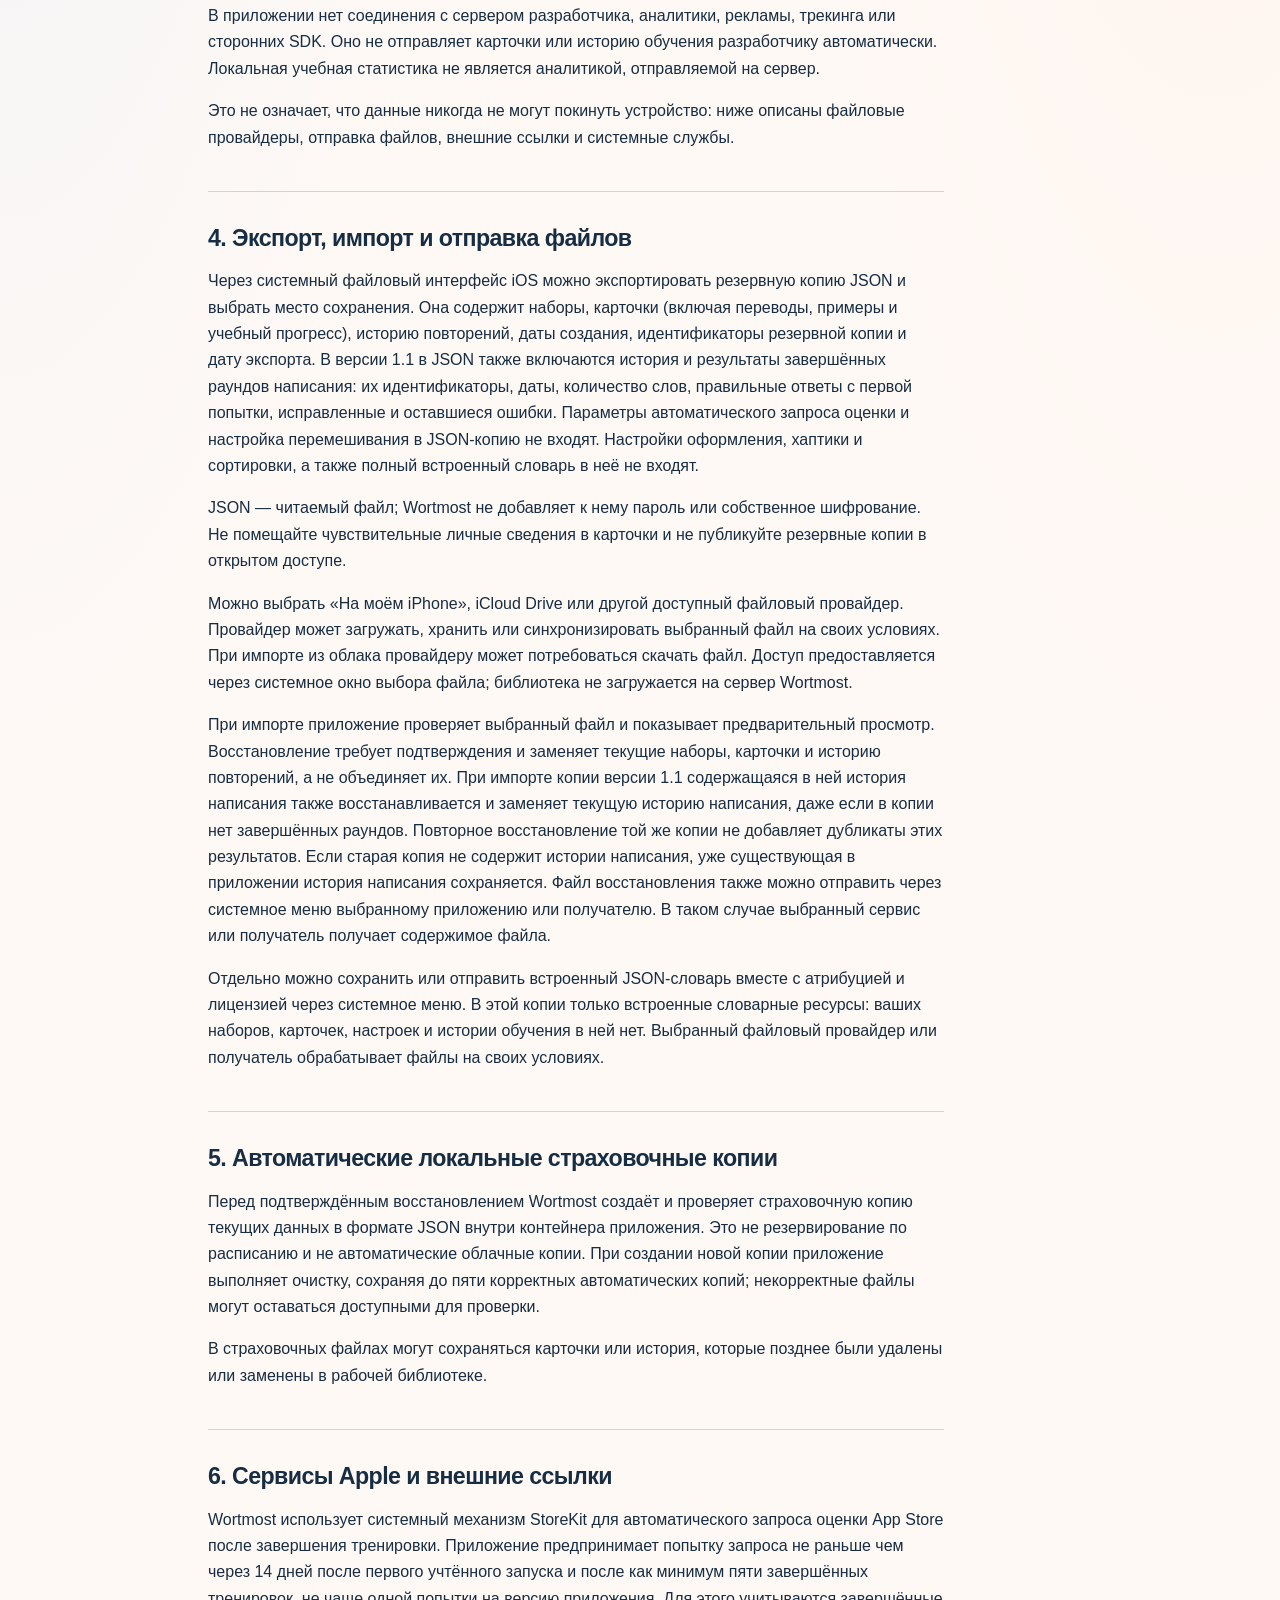
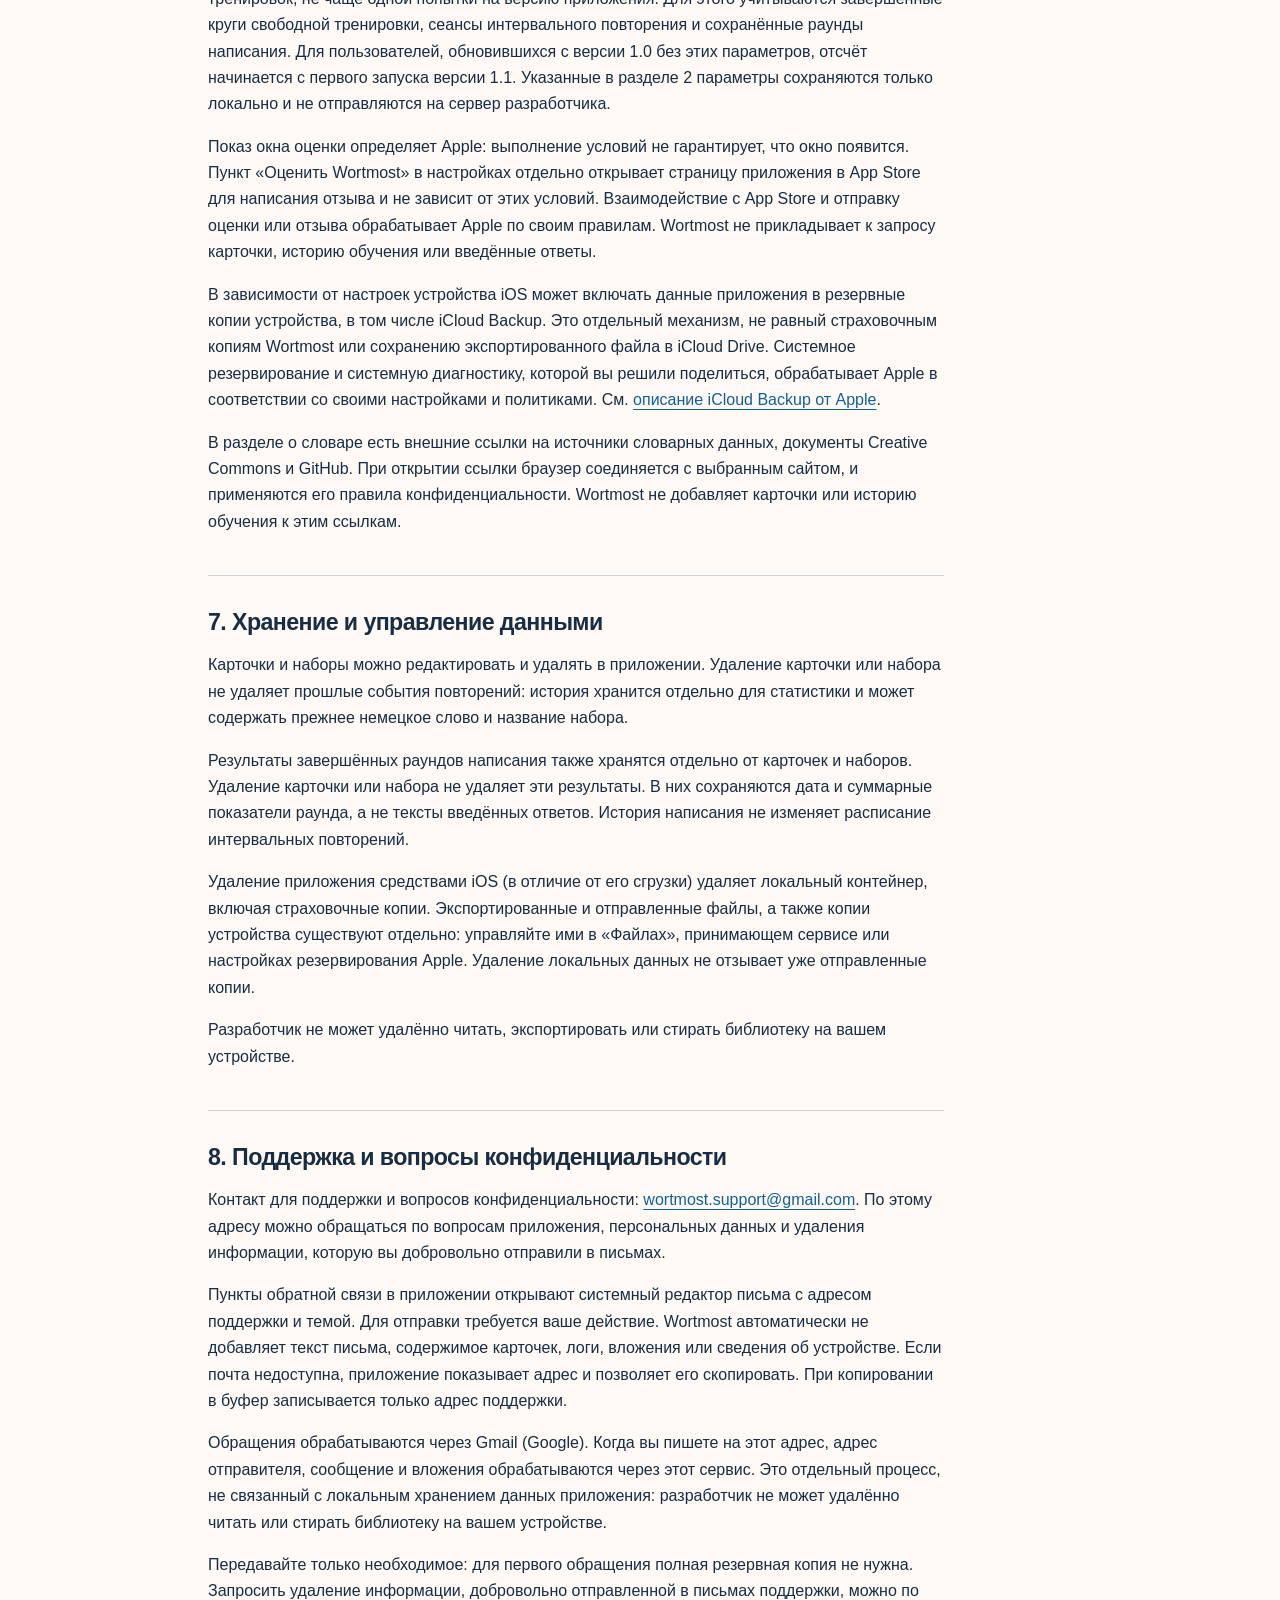
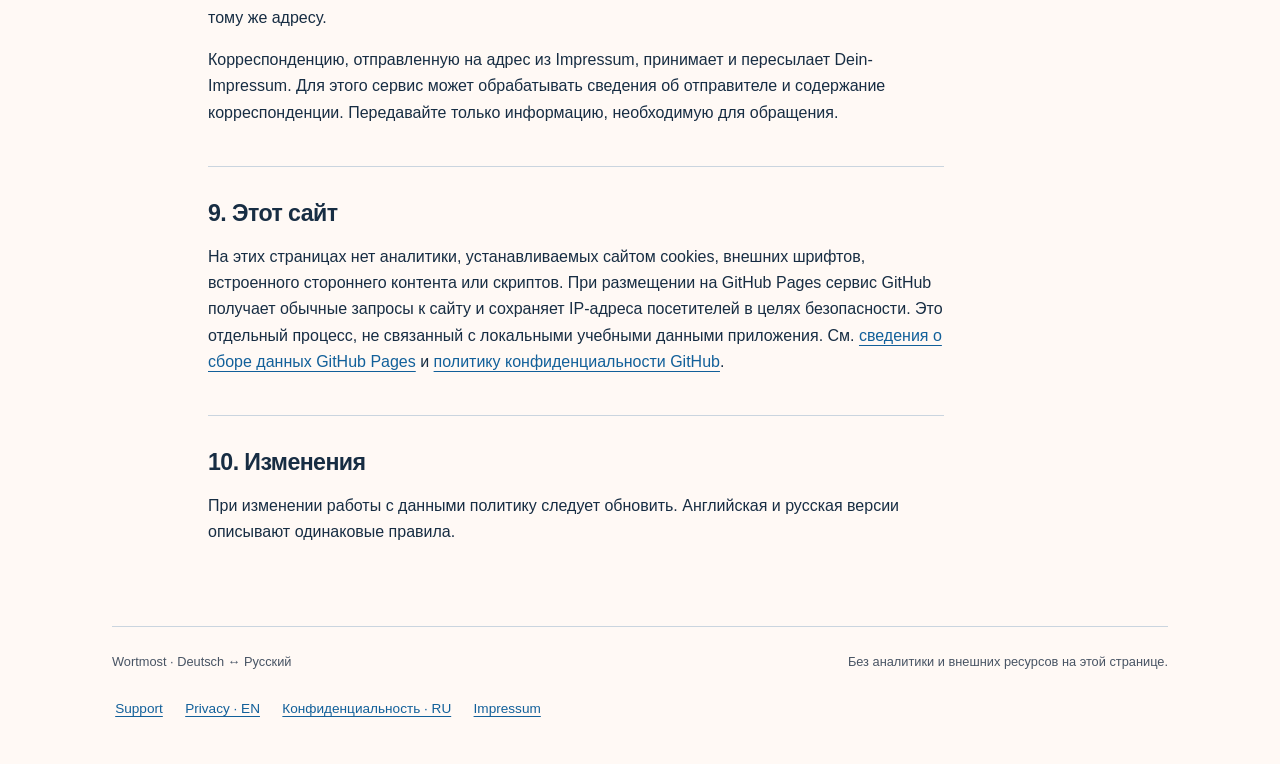
==== commit 570d398c: "Update privacy policy for Wortmost 1.1" ====
--- a/privacy-ru.html
+++ b/privacy-ru.html
@@ -1,4 +1,4 @@
 <!doctype html>
 <html lang="ru"><head><meta charset="utf-8"><meta name="viewport" content="width=device-width, initial-scale=1"><meta name="color-scheme" content="light dark"><meta name="description" content="Как Wortmost хранит учебные данные, работает с резервными копиями и отправкой файлов."><title>Политика конфиденциальности — Wortmost</title><link rel="stylesheet" href="styles.css"></head>
 <body class="policy-page"><a class="skip" href="#main">К содержимому</a><header class="site-header"><a class="brand" href="index.html" aria-label="Wortmost — поддержка"><svg class="mark" viewBox="0 0 52 42" aria-hidden="true" focusable="false"><defs><linearGradient id="w" x2="1" y2="1"><stop stop-color="#40b8c2"/><stop offset="1" stop-color="#197bb8"/></linearGradient></defs><path d="M7 7 17 29 26 11 35 29 46 7" fill="none" stroke="url(#w)" stroke-width="7" stroke-linecap="round" stroke-linejoin="round"/><path d="M3 37 Q26 13 49 37" fill="none" stroke="#ad784e" stroke-width="3" stroke-linecap="round"/></svg><span>Wortmost<small>DEUTSCH ↔ РУССКИЙ</small></span></a><nav aria-label="Навигация"><a href="index.html">Поддержка</a><a href="privacy.html">Privacy · EN</a><a href="privacy-ru.html" aria-current="page">Конфиденциальность · RU</a><a href="impressum.html" lang="de">Impressum</a></nav></header>
-<main id="main"><div class="eyebrow">WORTMOST / PRIVACY</div><h1>Политика конфиденциальности</h1><p class="meta">Дата вступления в силу: <time datetime="2026-11-03">3 ноября 2026 года</time></p><p><a href="privacy.html" lang="en">Read in English</a></p><div class="policy"><section id="scope"><h2>1. Область действия и разработчик</h2><p>Эта политика описывает iOS-приложение Wortmost и этот сайт поддержки. Wortmost — приложение для изучения немецкой лексики с русскими переводами, локальными карточками, свободной тренировкой и интервальным повторением.</p><p>Разработчик, ответственный за приложение: <strong>Ekaterina Kreis</strong>. Контакты и адрес для корреспонденции указаны в <a href="impressum.html" lang="de">Impressum</a>.</p></section><section id="local"><h2>2. Данные на устройстве</h2><p>Wortmost хранит в локальном контейнере приложения:</p><ul><li>Названия наборов и даты их создания.</li><li>Немецкие слова, русские переводы, необязательные формы множественного числа и примеры, даты создания карточек и их принадлежность к наборам.</li><li>Учебный прогресс: даты следующих повторений, интервалы, счётчики успешных и неуспешных ответов, историю повторений с датой, оценкой, немецким словом и названием набора.</li><li>Настройки оформления, тактильного отклика и сортировки карточек.</li><li>Локальные файлы восстановления и временные отметки удаления для кратковременной отмены действия.</li></ul><p>Эти данные нужны для обучения, статистики, настроек и восстановления. Встроенный словарь и поиск по нему работают на устройстве. Учётная запись не требуется; собственной синхронизации через iCloud или CloudKit в Wortmost нет.</p></section><section id="collection"><h2>3. Сеть, трекинг и реклама</h2><p>В приложении нет соединения с сервером разработчика, аналитики, рекламы, трекинга или сторонних SDK. Оно не отправляет карточки или историю обучения разработчику автоматически. Локальная учебная статистика не является аналитикой, отправляемой на сервер.</p><p>Это не означает, что данные никогда не могут покинуть устройство: ниже описаны файловые провайдеры, отправка файлов, внешние ссылки и системные службы.</p></section><section id="files"><h2>4. Экспорт, импорт и отправка файлов</h2><p>Через системный файловый интерфейс iOS можно экспортировать резервную копию JSON и выбрать место сохранения. Она содержит наборы, карточки (включая переводы, примеры и учебный прогресс), историю повторений, даты создания, идентификаторы резервной копии и дату экспорта. Настройки оформления, хаптики и сортировки, а также полный встроенный словарь в неё не входят.</p><p>JSON — читаемый файл; Wortmost не добавляет к нему пароль или собственное шифрование. Не помещайте чувствительные личные сведения в карточки и не публикуйте резервные копии в открытом доступе.</p><p>Можно выбрать «На моём iPhone», iCloud Drive или другой доступный файловый провайдер. Провайдер может загружать, хранить или синхронизировать выбранный файл на своих условиях. При импорте из облака провайдеру может потребоваться скачать файл. Доступ предоставляется через системное окно выбора файла; библиотека не загружается на сервер Wortmost.</p><p>При импорте приложение проверяет выбранный файл и показывает предварительный просмотр. Восстановление требует подтверждения и заменяет текущие наборы, карточки и историю повторений, а не объединяет их. Файл восстановления также можно отправить через системное меню выбранному приложению или получателю. В таком случае выбранный сервис или получатель получает содержимое файла.</p><p>Отдельно можно сохранить или отправить встроенный JSON-словарь вместе с атрибуцией и лицензией через системное меню. В этой копии только встроенные словарные ресурсы: ваших наборов, карточек, настроек и истории обучения в ней нет. Выбранный файловый провайдер или получатель обрабатывает файлы на своих условиях.</p></section><section id="recovery"><h2>5. Автоматические локальные страховочные копии</h2><p>Перед подтверждённым восстановлением Wortmost создаёт и проверяет страховочную копию текущих данных в формате JSON внутри контейнера приложения. Это не резервирование по расписанию и не автоматические облачные копии. При создании новой копии приложение выполняет очистку, сохраняя до пяти корректных автоматических копий; некорректные файлы могут оставаться доступными для проверки.</p><p>В страховочных файлах могут сохраняться карточки или история, которые позднее были удалены или заменены в рабочей библиотеке.</p></section><section id="system"><h2>6. Сервисы Apple и внешние ссылки</h2><p>В зависимости от настроек устройства iOS может включать данные приложения в резервные копии устройства, в том числе iCloud Backup. Это отдельный механизм, не равный страховочным копиям Wortmost или сохранению экспортированного файла в iCloud Drive. Системное резервирование и системную диагностику, которой вы решили поделиться, обрабатывает Apple в соответствии со своими настройками и политиками. См. <a href="https://support.apple.com/en-us/108770" rel="noreferrer">описание iCloud Backup от Apple</a>.</p><p>В разделе о словаре есть внешние ссылки на источники словарных данных, документы Creative Commons и GitHub. При открытии ссылки браузер соединяется с выбранным сайтом, и применяются его правила конфиденциальности. Wortmost не добавляет карточки или историю обучения к этим ссылкам.</p></section><section id="retention"><h2>7. Хранение и управление данными</h2><p>Карточки и наборы можно редактировать и удалять в приложении. Удаление карточки или набора не удаляет прошлые события повторений: история хранится отдельно для статистики и может содержать прежнее немецкое слово и название набора.</p><p>Удаление приложения средствами iOS (в отличие от его сгрузки) удаляет локальный контейнер, включая страховочные копии. Экспортированные и отправленные файлы, а также копии устройства существуют отдельно: управляйте ими в «Файлах», принимающем сервисе или настройках резервирования Apple. Удаление локальных данных не отзывает уже отправленные копии.</p><p>Разработчик не может удалённо читать, экспортировать или стирать библиотеку на вашем устройстве.</p></section><section id="support"><h2>8. Поддержка и вопросы конфиденциальности</h2><p>Контакт для поддержки и вопросов конфиденциальности: <a href="mailto:wortmost.support@gmail.com">wortmost.support@gmail.com</a>. По этому адресу можно обращаться по вопросам приложения, персональных данных и удаления информации, которую вы добровольно отправили в письмах.</p><p>Пункты обратной связи в приложении открывают системный редактор письма с адресом поддержки и темой. Для отправки требуется ваше действие. Wortmost автоматически не добавляет текст письма, содержимое карточек, логи, вложения или сведения об устройстве. Если почта недоступна, приложение показывает адрес и позволяет его скопировать. При копировании в буфер записывается только адрес поддержки.</p><p>Обращения обрабатываются через Gmail (Google). Когда вы пишете на этот адрес, адрес отправителя, сообщение и вложения обрабатываются через этот сервис. Это отдельный процесс, не связанный с локальным хранением данных приложения: разработчик не может удалённо читать или стирать библиотеку на вашем устройстве.</p><p>Передавайте только необходимое: для первого обращения полная резервная копия не нужна. Запросить удаление информации, добровольно отправленной в письмах поддержки, можно по тому же адресу.</p><p>Корреспонденцию, отправленную на адрес из Impressum, принимает и пересылает Dein-Impressum. Для этого сервис может обрабатывать сведения об отправителе и содержание корреспонденции. Передавайте только информацию, необходимую для обращения.</p></section><section id="website"><h2>9. Этот сайт</h2><p>На этих страницах нет аналитики, устанавливаемых сайтом cookies, внешних шрифтов, встроенного стороннего контента или скриптов. При размещении на GitHub Pages сервис GitHub получает обычные запросы к сайту и сохраняет IP-адреса посетителей в целях безопасности. Это отдельный процесс, не связанный с локальными учебными данными приложения. См. <a href="https://docs.github.com/en/pages/getting-started-with-github-pages/what-is-github-pages#data-collection" rel="noreferrer">сведения о сборе данных GitHub Pages</a> и <a href="https://docs.github.com/en/site-policy/privacy-policies/github-general-privacy-statement" rel="noreferrer">политику конфиденциальности GitHub</a>.</p></section><section id="changes"><h2>10. Изменения</h2><p>При изменении работы с данными политику следует обновить. Английская и русская версии описывают одинаковые правила.</p></section></div></main><footer><span>Wortmost · Deutsch ↔ Русский</span><span>Без аналитики и внешних ресурсов на этой странице.</span><nav aria-label="Footer"><a href="index.html">Support</a><a href="privacy.html">Privacy · EN</a><a href="privacy-ru.html">Конфиденциальность · RU</a><a href="impressum.html" lang="de">Impressum</a></nav></footer></body></html>
+<main id="main"><div class="eyebrow">WORTMOST / PRIVACY</div><h1>Политика конфиденциальности</h1><p class="meta">Дата вступления в силу: <time datetime="2026-11-11">11 ноября 2026 года</time></p><p><a href="privacy.html" lang="en">Read in English</a></p><div class="policy"><section id="scope"><h2>1. Область действия и разработчик</h2><p>Эта политика описывает iOS-приложение Wortmost и этот сайт поддержки. Wortmost — приложение для изучения немецкой лексики с русскими переводами, локальными карточками, свободной тренировкой, интервальным повторением и тренировкой немецкого написания.</p><p>Разработчик, ответственный за приложение: <strong>Ekaterina Kreis</strong>. Контакты и адрес для корреспонденции указаны в <a href="impressum.html" lang="de">Impressum</a>.</p></section><section id="local"><h2>2. Данные на устройстве</h2><p>Wortmost хранит в локальном контейнере приложения:</p><ul><li>Названия наборов и даты их создания.</li><li>Немецкие слова, русские переводы, необязательные формы множественного числа и примеры, даты создания карточек и их принадлежность к наборам.</li><li>Учебный прогресс: даты следующих повторений, интервалы, счётчики успешных и неуспешных ответов, историю повторений с датой, оценкой, немецким словом и названием набора.</li><li>Результаты завершённых раундов написания: идентификатор и дата завершения каждого раунда, количество проверенных слов, правильных ответов с первой попытки, исправленных и оставшихся ошибок. Эти записи составляют историю написания и позволяют подсчитывать количество завершённых раундов.</li><li>Настройки оформления, тактильного отклика и сортировки карточек, а также последнее выбранное состояние перемешивания в свободной тренировке.</li><li>Локальные параметры для определения момента автоматического запроса оценки App Store: дата первого учтённого запуска, число завершённых тренировок и версия приложения, для которой уже была предпринята попытка запроса. Подробнее — в разделе 6.</li><li>Локальные файлы восстановления и временные отметки удаления для кратковременной отмены действия.</li></ul><p>Эти данные нужны для обучения, статистики, настроек и восстановления. Встроенный словарь и поиск по нему работают на устройстве. Учётная запись не требуется; собственной синхронизации через iCloud или CloudKit в Wortmost нет.</p></section><section id="collection"><h2>3. Сеть, трекинг и реклама</h2><p>В приложении нет соединения с сервером разработчика, аналитики, рекламы, трекинга или сторонних SDK. Оно не отправляет карточки или историю обучения разработчику автоматически. Локальная учебная статистика не является аналитикой, отправляемой на сервер.</p><p>Это не означает, что данные никогда не могут покинуть устройство: ниже описаны файловые провайдеры, отправка файлов, внешние ссылки и системные службы.</p></section><section id="files"><h2>4. Экспорт, импорт и отправка файлов</h2><p>Через системный файловый интерфейс iOS можно экспортировать резервную копию JSON и выбрать место сохранения. Она содержит наборы, карточки (включая переводы, примеры и учебный прогресс), историю повторений, даты создания, идентификаторы резервной копии и дату экспорта. В версии 1.1 в JSON также включаются история и результаты завершённых раундов написания: их идентификаторы, даты, количество слов, правильные ответы с первой попытки, исправленные и оставшиеся ошибки. Параметры автоматического запроса оценки и настройка перемешивания в JSON-копию не входят. Настройки оформления, хаптики и сортировки, а также полный встроенный словарь в неё не входят.</p><p>JSON — читаемый файл; Wortmost не добавляет к нему пароль или собственное шифрование. Не помещайте чувствительные личные сведения в карточки и не публикуйте резервные копии в открытом доступе.</p><p>Можно выбрать «На моём iPhone», iCloud Drive или другой доступный файловый провайдер. Провайдер может загружать, хранить или синхронизировать выбранный файл на своих условиях. При импорте из облака провайдеру может потребоваться скачать файл. Доступ предоставляется через системное окно выбора файла; библиотека не загружается на сервер Wortmost.</p><p>При импорте приложение проверяет выбранный файл и показывает предварительный просмотр. Восстановление требует подтверждения и заменяет текущие наборы, карточки и историю повторений, а не объединяет их. При импорте копии версии 1.1 содержащаяся в ней история написания также восстанавливается и заменяет текущую историю написания, даже если в копии нет завершённых раундов. Повторное восстановление той же копии не добавляет дубликаты этих результатов. Если старая копия не содержит истории написания, уже существующая в приложении история написания сохраняется. Файл восстановления также можно отправить через системное меню выбранному приложению или получателю. В таком случае выбранный сервис или получатель получает содержимое файла.</p><p>Отдельно можно сохранить или отправить встроенный JSON-словарь вместе с атрибуцией и лицензией через системное меню. В этой копии только встроенные словарные ресурсы: ваших наборов, карточек, настроек и истории обучения в ней нет. Выбранный файловый провайдер или получатель обрабатывает файлы на своих условиях.</p></section><section id="recovery"><h2>5. Автоматические локальные страховочные копии</h2><p>Перед подтверждённым восстановлением Wortmost создаёт и проверяет страховочную копию текущих данных в формате JSON внутри контейнера приложения. Это не резервирование по расписанию и не автоматические облачные копии. При создании новой копии приложение выполняет очистку, сохраняя до пяти корректных автоматических копий; некорректные файлы могут оставаться доступными для проверки.</p><p>В страховочных файлах могут сохраняться карточки или история, которые позднее были удалены или заменены в рабочей библиотеке.</p></section><section id="system"><h2>6. Сервисы Apple и внешние ссылки</h2><p>Wortmost использует системный механизм StoreKit для автоматического запроса оценки App Store после завершения тренировки. Приложение предпринимает попытку запроса не раньше чем через 14 дней после первого учтённого запуска и после как минимум пяти завершённых тренировок, не чаще одной попытки на версию приложения. Для этого учитываются завершённые круги свободной тренировки, сеансы интервального повторения и сохранённые раунды написания. Для пользователей, обновившихся с версии 1.0 без этих параметров, отсчёт начинается с первого запуска версии 1.1. Указанные в разделе 2 параметры сохраняются только локально и не отправляются на сервер разработчика.</p><p>Показ окна оценки определяет Apple: выполнение условий не гарантирует, что окно появится. Пункт «Оценить Wortmost» в настройках отдельно открывает страницу приложения в App Store для написания отзыва и не зависит от этих условий. Взаимодействие с App Store и отправку оценки или отзыва обрабатывает Apple по своим правилам. Wortmost не прикладывает к запросу карточки, историю обучения или введённые ответы.</p><p>В зависимости от настроек устройства iOS может включать данные приложения в резервные копии устройства, в том числе iCloud Backup. Это отдельный механизм, не равный страховочным копиям Wortmost или сохранению экспортированного файла в iCloud Drive. Системное резервирование и системную диагностику, которой вы решили поделиться, обрабатывает Apple в соответствии со своими настройками и политиками. См. <a href="https://support.apple.com/en-us/108770" rel="noreferrer">описание iCloud Backup от Apple</a>.</p><p>В разделе о словаре есть внешние ссылки на источники словарных данных, документы Creative Commons и GitHub. При открытии ссылки браузер соединяется с выбранным сайтом, и применяются его правила конфиденциальности. Wortmost не добавляет карточки или историю обучения к этим ссылкам.</p></section><section id="retention"><h2>7. Хранение и управление данными</h2><p>Карточки и наборы можно редактировать и удалять в приложении. Удаление карточки или набора не удаляет прошлые события повторений: история хранится отдельно для статистики и может содержать прежнее немецкое слово и название набора.</p><p>Результаты завершённых раундов написания также хранятся отдельно от карточек и наборов. Удаление карточки или набора не удаляет эти результаты. В них сохраняются дата и суммарные показатели раунда, а не тексты введённых ответов. История написания не изменяет расписание интервальных повторений.</p><p>Удаление приложения средствами iOS (в отличие от его сгрузки) удаляет локальный контейнер, включая страховочные копии. Экспортированные и отправленные файлы, а также копии устройства существуют отдельно: управляйте ими в «Файлах», принимающем сервисе или настройках резервирования Apple. Удаление локальных данных не отзывает уже отправленные копии.</p><p>Разработчик не может удалённо читать, экспортировать или стирать библиотеку на вашем устройстве.</p></section><section id="support"><h2>8. Поддержка и вопросы конфиденциальности</h2><p>Контакт для поддержки и вопросов конфиденциальности: <a href="mailto:wortmost.support@gmail.com">wortmost.support@gmail.com</a>. По этому адресу можно обращаться по вопросам приложения, персональных данных и удаления информации, которую вы добровольно отправили в письмах.</p><p>Пункты обратной связи в приложении открывают системный редактор письма с адресом поддержки и темой. Для отправки требуется ваше действие. Wortmost автоматически не добавляет текст письма, содержимое карточек, логи, вложения или сведения об устройстве. Если почта недоступна, приложение показывает адрес и позволяет его скопировать. При копировании в буфер записывается только адрес поддержки.</p><p>Обращения обрабатываются через Gmail (Google). Когда вы пишете на этот адрес, адрес отправителя, сообщение и вложения обрабатываются через этот сервис. Это отдельный процесс, не связанный с локальным хранением данных приложения: разработчик не может удалённо читать или стирать библиотеку на вашем устройстве.</p><p>Передавайте только необходимое: для первого обращения полная резервная копия не нужна. Запросить удаление информации, добровольно отправленной в письмах поддержки, можно по тому же адресу.</p><p>Корреспонденцию, отправленную на адрес из Impressum, принимает и пересылает Dein-Impressum. Для этого сервис может обрабатывать сведения об отправителе и содержание корреспонденции. Передавайте только информацию, необходимую для обращения.</p></section><section id="website"><h2>9. Этот сайт</h2><p>На этих страницах нет аналитики, устанавливаемых сайтом cookies, внешних шрифтов, встроенного стороннего контента или скриптов. При размещении на GitHub Pages сервис GitHub получает обычные запросы к сайту и сохраняет IP-адреса посетителей в целях безопасности. Это отдельный процесс, не связанный с локальными учебными данными приложения. См. <a href="https://docs.github.com/en/pages/getting-started-with-github-pages/what-is-github-pages#data-collection" rel="noreferrer">сведения о сборе данных GitHub Pages</a> и <a href="https://docs.github.com/en/site-policy/privacy-policies/github-general-privacy-statement" rel="noreferrer">политику конфиденциальности GitHub</a>.</p></section><section id="changes"><h2>10. Изменения</h2><p>При изменении работы с данными политику следует обновить. Английская и русская версии описывают одинаковые правила.</p></section></div></main><footer><span>Wortmost · Deutsch ↔ Русский</span><span>Без аналитики и внешних ресурсов на этой странице.</span><nav aria-label="Footer"><a href="index.html">Support</a><a href="privacy.html">Privacy · EN</a><a href="privacy-ru.html">Конфиденциальность · RU</a><a href="impressum.html" lang="de">Impressum</a></nav></footer></body></html>
